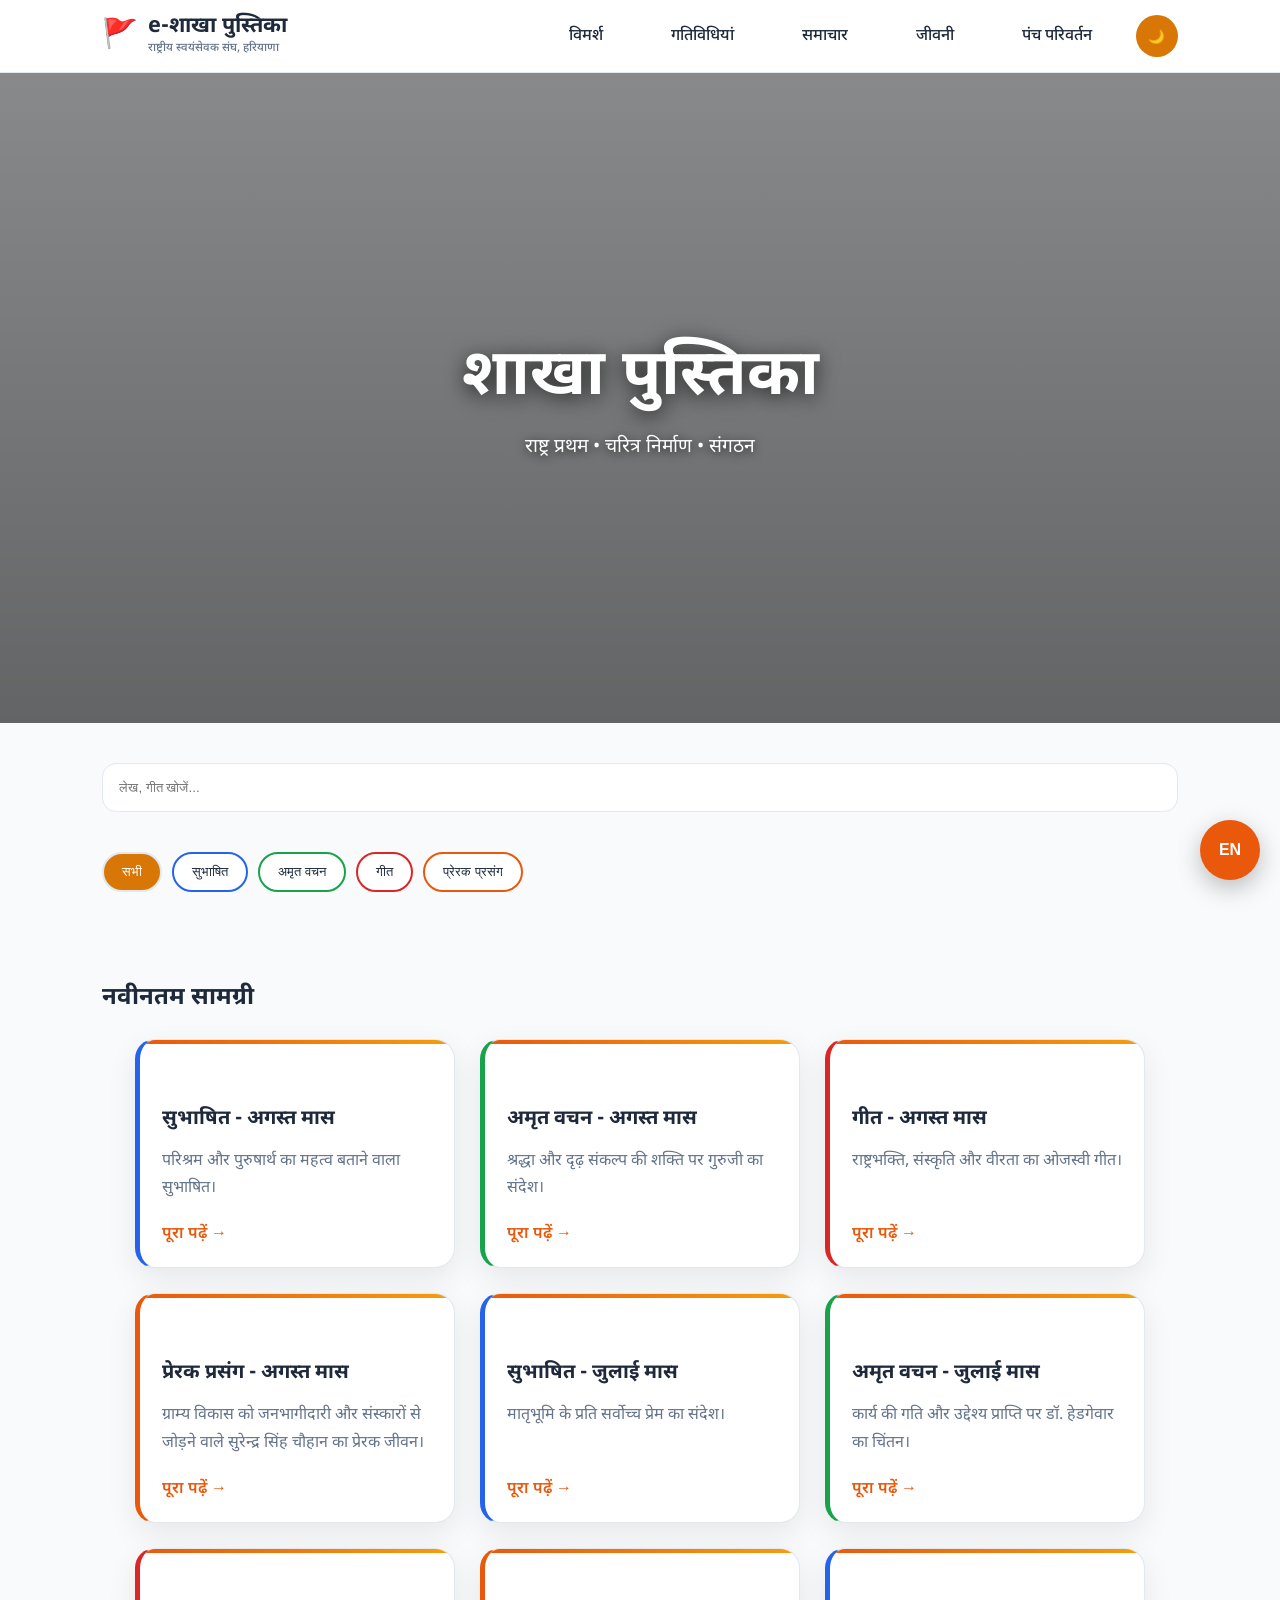
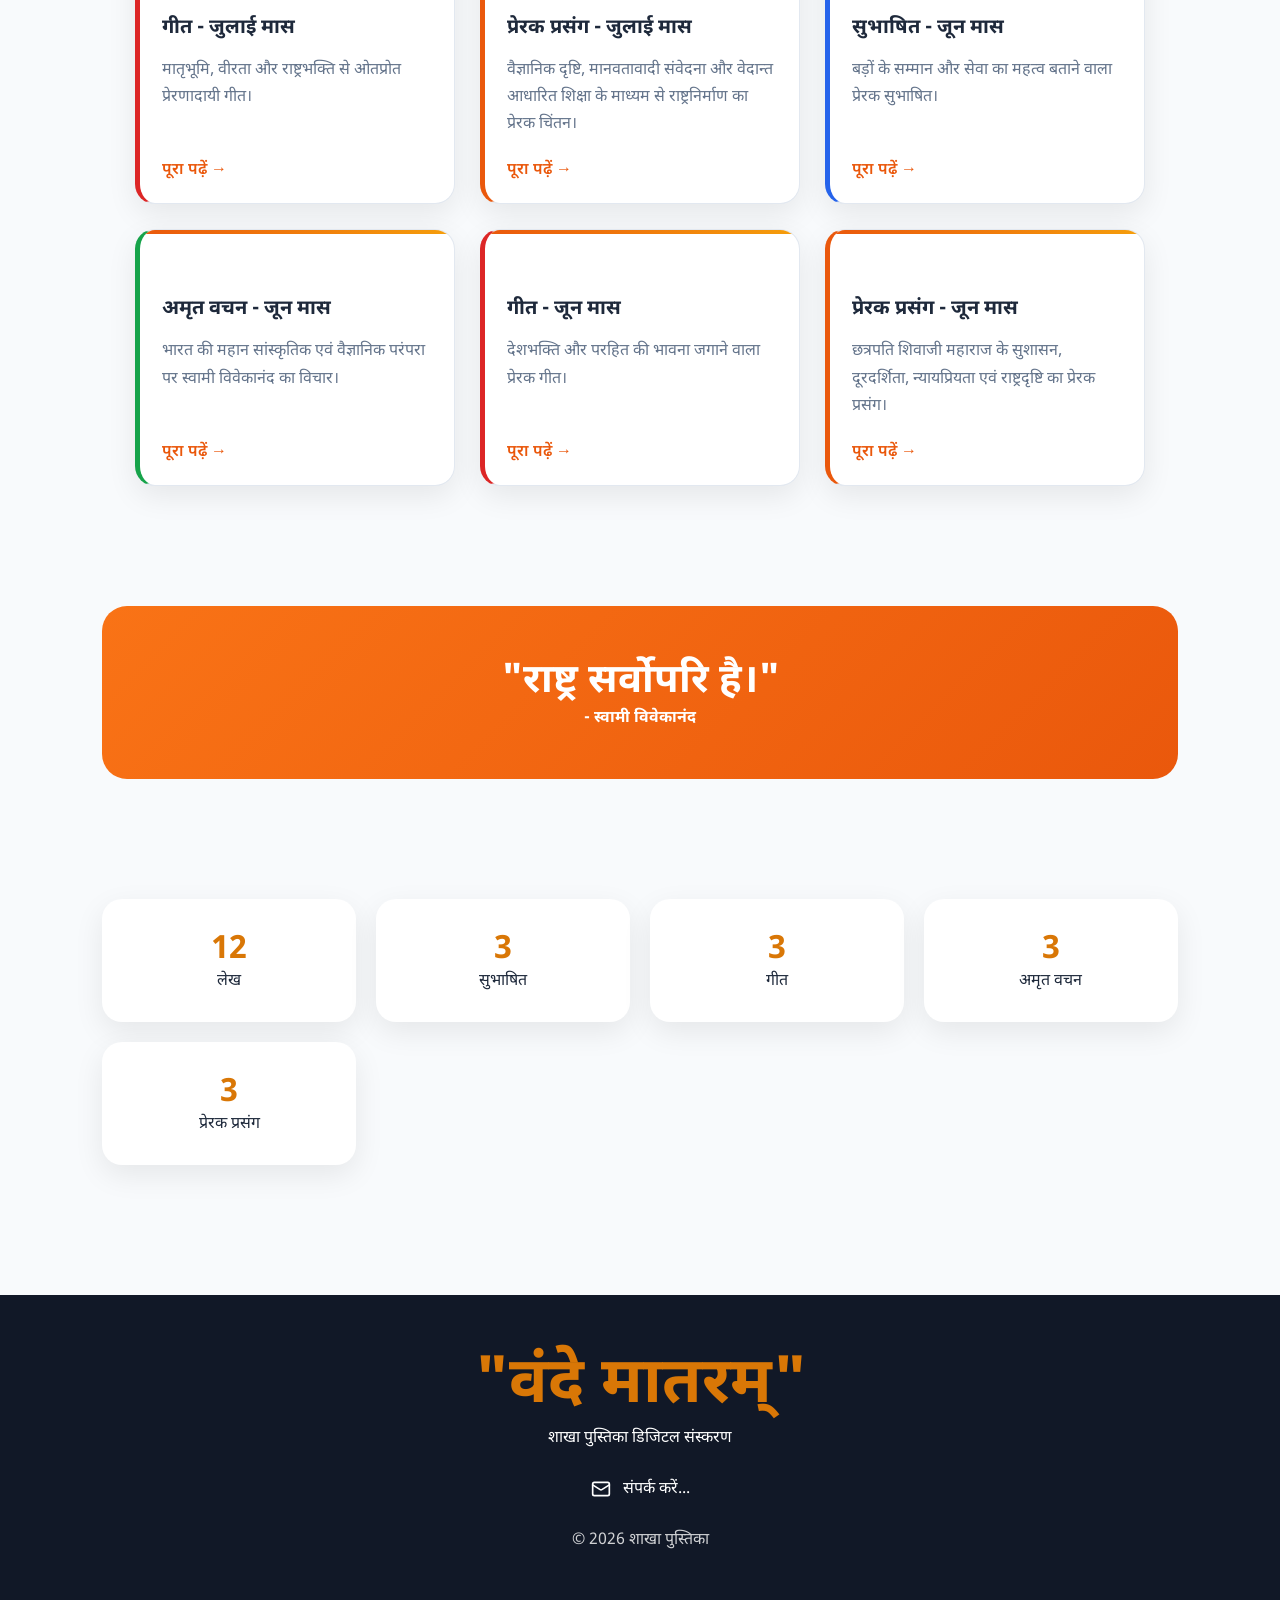
==== index.html @ 8f788034 "Update index.html" ====
<!DOCTYPE html>
<html lang="hi">
<head>
<meta charset="UTF-8">
<meta name="viewport" content="width=device-width, initial-scale=1.0">
<link rel="manifest" href="manifest.json">
<meta name="theme-color" content="#ea580c">
<title>शाखा पुस्तिका</title>

<link rel="icon" type="image/png" href="images/logo.png">
<link rel="apple-touch-icon" href="images/logo.png">

<link rel="preconnect" href="https://fonts.googleapis.com">
<link href="https://fonts.googleapis.com/css2?family=Noto+Sans+Devanagari:wght@300;400;500;600;700&display=swap" rel="stylesheet">

<link rel="stylesheet" href="styles.css">

</head>

<body  class="home-page">

<!-- NAVBAR -->
<header class="navbar">

    <!-- Mobile Menu Button -->
    <button id="menuBtn" class="menu-btn">
        ☰
    </button>
<div class="logo">
    <span class="logo-emoji">🚩</span>

    <div class="logo-text">
        <div class="logo-main" data-key="logo">
            e-शाखा पुस्तिका
        </div>

        <div class="logo-sub" data-key="rss">
            राष्ट्रीय स्वयंसेवक संघ, हरियाणा
        </div>
    </div>
</div>

<div class="nav-right">
    <nav class="nav-links" id="navLinks">

        <a href="index.html" class="nav-home" data-key="home">
            मुख्य पृष्ठ
        </a>
        <a href="vimarsh.html" data-key="discourse">
            विमर्श
        </a>

        <a href="activities.html" data-key="activities">
            गतिविधियां
        </a>

        <a href="current-affairs.html" data-key="news">
            समाचार
        </a>

        <a href="jiwani.html" data-key="biography">
            जीवनी
        </a>

        <a href="panch-parivartan.html" data-key="panch">
            पंच परिवर्तन
        </a>
    </nav>
    <button id="themeBtn">🌙</button>
</div>

</header>

<!-- HERO -->

<section class="hero">

    <video
        class="hero-video"
        autoplay
        muted
        loop
        playsinline
        preload="metadata">

        <source
            src="videos/flag.mp4"
            type="video/mp4">

    </video>

    <div class="hero-overlay"></div>

    <div class="hero-content">

        <h1 data-key="front">शाखा पुस्तिका</h1>

        <p data-key="front1">
            राष्ट्र प्रथम • चरित्र निर्माण • संगठन
        </p>

    </div>

</section>


<!-- SEARCH -->

<section class="search-section">

    <input
        type="text"
        id="searchInput"
        placeholder="लेख, गीत खोजें..."
    >

</section>


<!-- CATEGORY CHIPS -->

<section class="categories">

    <button class="chip active" data-category="सभी">सभी</button>
    
    <button class="chip" data-category="सुभाषित" data-key="subhasit">
        सुभाषित
    </button>
    
    <button class="chip" data-category="अमृत वचन" data-key="amrit">
        अमृत वचन
    </button>
    
    <button class="chip" data-category="गीत" data-key="geet">
        गीत
    </button>
    
    <button class="chip" data-category="प्रेरक प्रसंग" data-key="story">
        प्रेरक प्रसंग
    </button>

</section>


<!-- LATEST CONTENT -->

<section class="section">

    <div class="section-title">

        <h2 data-key="lcontent">नवीनतम सामग्री</h2>

    </div>

    <div id="latestContainer" class="card-grid">

    </div>

</section>



<!-- QUOTE OF THE DAY -->

<section class="quote-section">

    <div class="quote-card">

        <h2 id="dailyQuote">

            उठो, जागो और लक्ष्य प्राप्ति तक मत रुको।

        </h2>

        <h4>
            - स्वामी विवेकानंद
        </h4>

    </div>

</section>

<!-- STATS -->

<section class="stats">

    <div class="stat">

        <h3 id="totalArticles">
            0
        </h3>

        <p data-key="content">लेख</p>

    </div>

    <div class="stat">

        <h3 id="totalSubhashit">
            0
        </h3>

        <p data-key="subhasit">सुभाषित</p>

    </div>

    <div class="stat">

        <h3 id="totalSongs">
            0
        </h3>

        <p data-key="geet">गीत</p>

    </div>

    <div class="stat">

        <h3 id="totalQuotes">
            0
        </h3>

        <p data-key="amrit">अमृत वचन</p>

    </div>

    <div class="stat">

        <h3 id="totalPrasang">
            0
        </h3>

        <p data-key="story">प्रेरक प्रसंग</p>

    </div>

</section>


<!-- FOOTER -->

<footer>

    <div class="footer-top">


        <div class="vande">
    
            <h1>
                "वंदे मातरम्"
            </h1>
    
        </div>

        <p data-key="name">
            शाखा पुस्तिका डिजिटल संस्करण
        </p>

    </div>

    <div class="footer-links">
        <a href="mailto:mumax7336@gmail.com" class="contact-link" data-key="contact">
          <svg xmlns="http://www.w3.org/2000/svg" width="20" height="20" viewBox="0 0 24 24" fill="none" stroke="currentColor" stroke-width="2" stroke-linecap="round" stroke-linejoin="round" style="vertical-align: middle; margin-right: 8px;">
            <rect width="20" height="16" x="2" y="4" rx="2"/>
            <path d="m22 7-8.97 5.7a1.94 1.94 0 0 1-2.06 0L2 7"/>
          </svg>
            संपर्क करें...
        </a>
    </div>

    <div class="copyright">
        © 2026 शाखा पुस्तिका
    </div>

</footer>


<!-- ARTICLE MODAL -->

<div id="articleModal" class="modal">

    <div class="modal-content">

        <span id="closeModal">
            ×
        </span>

        <h2 id="modalTitle">

        </h2>

        <div id="modalBody">

        </div>

    </div>

</div>

<div id="google_translate_element" style="display:none;"></div>

<script>
function googleTranslateElementInit() {

    new google.translate.TranslateElement({

        pageLanguage: 'hi',

        includedLanguages: 'hi,en',

        autoDisplay: false

    }, 'google_translate_element');

}
</script>
<button id="floatingLangBtn" class="floating-lang-btn">
    EN
</button>
<script src="script.js"></script>
<script src="https://translate.google.com/translate_a/element.js?cb=googleTranslateElementInit"></script>
</body>
</html>
---- styles.css ----
*{
    margin:0;
    padding:0;
    box-sizing:border-box;
}

:root{

    --primary:#d97706;
    --primary-dark:#b45309;

    --bg:#f8fafc;
    --card:#ffffff;

    --text:#1e293b;
    --muted:#64748b;

    --border:#e2e8f0;

    --shadow:
    0 10px 30px rgba(0,0,0,.08);

}

body.dark{

    --bg:#0f172a;
    --card:#1e293b;
    --text:#f1f5f9;
    --muted:#94a3b8;
    --border:#334155;

}

body{

    background:var(--bg);
    color:var(--text);

    font-family:
    "Noto Sans Devanagari",
    sans-serif;

    transition:.3s;
}



/* NAVBAR */
/* Hide "मुख्य पृष्ठ" only on index */

body.home-page .nav-home{
    display:none;
}


.navbar{

    position:sticky;
    top:0;

    z-index:1000;

    background:var(--card);

    display:flex;
    justify-content:space-between;
    align-items:center;

    padding:15px 8%;

    border-bottom:
    1px solid var(--border);

    backdrop-filter:blur(10px);

}

.logo{
    display:flex;
    align-items:center;
    gap:10px;
}

.logo-emoji{
    font-size:1.8rem;
    line-height:1;
    flex-shrink:0;
}

.logo-text{
    display:flex;
    flex-direction:column;
    justify-content:center;
}

.logo-main{
    font-size:1.35rem;
    font-weight:700;
    color:var(--text);
    line-height:1.1;
}

.logo-sub{
    font-size:0.72rem;
    font-weight:500;
    color:var(--muted);
    line-height:1.2;
    margin-top:2px;
}

.nav-links{
    display:flex;
    align-items:center;
    gap:40px;
}
.menu-btn{

    display:none;

    border:none;
    background:none;

    font-size:1.8rem;

    cursor:pointer;

    color:var(--text);

}

.nav-links a{

    text-decoration:none;
    color:var(--text);

    font-weight:500;

    padding:10px 14px;

    border-radius:10px;

    transition:.25s;

}

.nav-links a:hover{

    background:var(--bg);

}

.nav-links a.active{

    background:var(--primary);

    color:white;

}
.nav-actions{
    display:flex;
    align-items:center;
    gap:10px;
}
.nav-right{
    display:flex;
    align-items:center;
    gap:30px;
}
.langBtn{

    border: none;

    background: var(--primary);

    color: white;

    height: 42px;

    padding: 0 10px;

    border-radius: 999px;

    cursor: pointer;

    font-size: 0.60rem;   /* smaller text */

    font-weight: 600;

    display: flex;
    align-items: center;
    justify-content: center;

}
.goog-te-banner-frame.skiptranslate {
    display: none !important;
}

body {
    top: 0 !important;
}

.skiptranslate {
    display: none !important;
}

.goog-logo-link,
.goog-te-gadget span {
    display: none !important;
}

.goog-te-gadget {
    font-size: 0 !important;
}
#themeBtn{

    border:none;

    background:var(--primary);

    color:white;

    width:42px;
    height:42px;

    border-radius:50%;

    cursor:pointer;

}
/* NAV LEFT */

.nav-left{

    display:flex;

    align-items:center;

    gap:14px;

}
.article-content {

    line-height: 2;

    font-size: 1.05rem;

}

.content-line{
    margin:0;
    word-wrap:break-word;
    overflow-wrap:break-word;
    word-break:normal;
}



.content-space {

    height: 16px;

}
.bhaavarth-title{
    text-align:left !important;
    font-weight:700;
    margin-top:20px;
    color:var(--primary);
    width:100%;
}
.left-content{
    text-align:left !important;
}

.left-content a{
    word-break:break-all;
}
/* MOBILE BACK BUTTON */

.mobile-back-btn{

    display:none;

    text-decoration:none;

    color:var(--text);

    font-size:1.6rem;

    font-weight:700;

    line-height:1;

}
.modal-content{

    width:min(800px,92%);
    max-height:85vh;

    overflow-y:auto;

    margin:40px auto;

    padding:30px;

    border-radius:24px;

    position:relative;
}

.modal-category{

    display:inline-block;

    margin-bottom:20px;

    padding:6px 14px;

    border-radius:999px;

    background:rgba(234,88,12,.12);

    color:#ea580c;

    font-weight:600;

    font-size:.9rem;
}
.center-content{
    text-align:center;
}

.center-content .content-line{
    text-align:center;
}
#closeModal{

    position: absolute;

    top: 18px;
    right: 20px;

    font-size: 2rem;

    color: var(--text);

    cursor: pointer;

    line-height: 1;
}


/* MOBILE */

@media(max-width:768px){
    /* Hide desktop navigation */

    .nav-links{

        display:none;

    }

    /* Show back button */

    .mobile-back-btn{

        display:block;

    }

    /* Slightly smaller navbar */

    .navbar{

        padding:15px 20px;

    }

    .logo-emoji{
        font-size:1.5rem;
    }

    .logo-main{
        font-size:1.1rem;
    }

    .logo-sub{
        font-size:0.6rem;
    }
    .bio-page{
        padding:15px;
    }

    .bio-image{
        width:100%;
        max-width:100%;
        height:auto;
        min-height:unset;
    }

}


/* HERO */

.hero{

    position:relative;

    height:650px;

    overflow:hidden;

    display:flex;

    align-items:center;

    justify-content:center;

}


.hero-video{

    position:absolute;

    top:0;
    left:0;

    width:100%;
    height:100%;

    object-fit:cover;
     filter:
        brightness(1.1)
        saturate(1.1);

    z-index:0;

}

.hero-overlay{

    position:absolute;

    inset:0;

    background:
    linear-gradient(
        rgba(0,0,0,.45),
        rgba(0,0,0,.60)
    );

    z-index:1;

}

.hero-content{

    position:relative;

    z-index:2;

    text-align:center;

    color:white;

    width:90%;

}

.hero-content h1{

    font-size:4rem;

    margin-bottom:15px;

    text-shadow:
    0 4px 20px rgba(0,0,0,.7);

}

.hero-content p{

    font-size:1.2rem;

    text-shadow:
    0 2px 10px rgba(0,0,0,.7);

}
.primary-btn{

    background:var(--primary);

    color:white;

    border:none;

    padding:
    14px 30px;

    border-radius:12px;

    font-size:1rem;

    cursor:pointer;

}

.primary-btn:hover{

    background:
    var(--primary-dark);

}



/* SEARCH */

.search-section{

    padding:40px 8%;

}

#searchInput{

    width:100%;

    padding:16px;

    border-radius:14px;

    border:
    1px solid var(--border);

    background:var(--card);

    color:var(--text);

}



/* CATEGORIES */

.categories{

    display:flex;

    gap:10px;

    flex-wrap:wrap;

    padding:0 8% 40px;

}

.chip{
    border:2px solid var(--border);
    background:var(--card);
    color:var(--text);

    padding:10px 18px;
    border-radius:999px;

    cursor:pointer;

    transition:.25s;
}

/* सभी */
.chip[data-category="सभी"]{
    border-color:var(--border);
}

/* सुभाषित */
.chip[data-category="सुभाषित"]{
    border-color:#2563eb;
}

/* अमृत वचन */
.chip[data-category="अमृत वचन"]{
    border-color:#16a34a;
}

/* गीत */
.chip[data-category="गीत"]{
    border-color:#dc2626;
}

/* प्रेरक प्रसंग */
.chip[data-category="प्रेरक प्रसंग"]{
    border-color:#ea580c;
}

/* Active state */
.chip.active{
    color:white;
}

/* Active colors */
.chip[data-category="सुभाषित"].active{
    background:#2563eb;
    border-color:#2563eb;
}

.chip[data-category="अमृत वचन"].active{
    background:#16a34a;
    border-color:#16a34a;
}

.chip[data-category="गीत"].active{
    background:#dc2626;
    border-color:#dc2626;
}

.chip[data-category="प्रेरक प्रसंग"].active{
    background:#ea580c;
    border-color:#ea580c;
}

.chip.active{

    background:
    var(--primary);

    color:white;

}



/* SECTIONS */

.section{

    padding:50px 8%;

}

.section-title{

    display:flex;
    justify-content:space-between;
    align-items:center;

    margin-bottom:25px;

}

.section-title a{

    text-decoration:none;

    color:var(--primary);

}



/* GRID */

.card-grid{

    display:grid;

    grid-template-columns:
    repeat(auto-fit,minmax(260px,320px));

    justify-content:center;

    gap:25px;

}

.featured-grid{

    display:grid;

    grid-template-columns:
    repeat(auto-fit,minmax(260px,320px));

    justify-content:center;

    gap:25px;

}



/* CARD */
.modern-card{

    background:var(--card);
    border-radius:20px;

    padding:22px;

    border:1px solid var(--border);

    transition:.25s ease;

    cursor:pointer;

    display:flex;
    flex-direction:column;

    gap:14px;

    position:relative;

    overflow:hidden;
}

.modern-card:hover{

    transform:translateY(-5px);

    box-shadow:
    0 15px 35px rgba(0,0,0,.12);

}

.card-category{

    color:#fff;

    padding:6px 12px;

    border-radius:999px;

    font-size:.82rem;

    font-weight:600;

    display:inline-block;
}

.card-title{

    font-size:1.25rem;

    font-weight:700;

    line-height:1.45;

    margin:0;
}

.card-desc{

    color:var(--muted);

    line-height:1.7;

    margin:0;

    flex:1;
}
.modern-card::before{

    content:"";

    position:absolute;

    top:0;
    left:0;

    width:100%;
    height:4px;

    background:linear-gradient(
        90deg,
        #ea580c,
        #f59e0b
    );
}
.card-footer{

    color:#ea580c;

    font-weight:600;

    margin-top:8px;
}
.modern-card.subhashit{
    border-left:5px solid #2563eb;
}

.modern-card.amrit{
    border-left:5px solid #16a34a;
}

.modern-card.geet{
    border-left:5px solid #dc2626;
}

.modern-card.prasang{
    border-left:5px solid #ea580c;
}
.card{
    cursor:pointer;

    background:var(--card);

    border-radius:20px;

    overflow:hidden;

    box-shadow:var(--shadow);

    transition:.3s;

}
.card img{
    width:100%;
    height:280px;
    object-fit:cover;
    object-position:center top;
    display:block;
}
.card:hover{

    transform:
    translateY(-5px);

}


.card-body{

    padding:20px;

}

.card-body h3{

    margin-bottom:10px;

}

.card-body p{

    color:var(--muted);

    line-height:1.7;

}



/* QUOTE */

.quote-section{

    padding:70px 8%;

}

.quote-card{

    background:
    linear-gradient(
        135deg,
        #f97316,
        #ea580c
    );

    color:white;

    padding:50px;

    border-radius:25px;

    text-align:center;

}

.quote-mark{

    font-size:5rem;

}

.quote-card p{

    font-size:1.3rem;

    line-height:1.8;

}



/* STATS */

.stats{

    display:grid;

    grid-template-columns:
    repeat(auto-fit,minmax(200px,1fr));

    gap:20px;

    padding:50px 8%;

}

.stat{

    background:var(--card);

    text-align:center;

    padding:30px;

    border-radius:20px;

    box-shadow:var(--shadow);

}

.stat h3{

    font-size:2rem;

    color:var(--primary);

}



/* FOOTER */

footer{

    margin-top:80px;

    background:#111827;

    color:white;

    padding:50px 8%;

}

.footer-top{

    text-align:center;

}

.footer-top h2{

    margin-bottom:10px;

}

.footer-links{

    display:flex;

    justify-content:center;

    gap:20px;

    margin-top:30px;

}

.footer-links a{

    color:white;

    text-decoration:none;

}

.copyright{

    text-align:center;

    margin-top:30px;

    opacity:.8;

}



/* MODAL */

.modal{

    display:none;

    position:fixed;

    inset:0;

    background:
    rgba(0,0,0,.7);

    z-index:5000;

}

.modal-content{

    background:var(--card);

    color:var(--text);

    width:min(900px,90%);

    margin:60px auto;

    padding:30px;

    border-radius:20px;

    max-height:80vh;

    overflow:auto;

}

#closeModal{

    float:right;

    font-size:2rem;

    cursor:pointer;

}

#dailyQuote::before {
    content: '"';
}

#dailyQuote::after {
    content: '"';
}

#dailyQuote {
    font-size: 2.5rem;
    text-align: center;
}

/* graphy Page */

.bio-image{
    display:block;
    width:100%;
    max-width:450px;
    height:auto;

    margin:0 auto 30px;

    border-radius:20px;
}

.bio-card{

    max-width:900px;

    margin:auto;
}

/* Biography List */

.bio-list{

    list-style:none;

    padding:0;
    margin:20px 0;

}

.bio-list li{

    position:relative;

    padding-left:28px;

    margin-bottom:14px;

    line-height:1.8;

}

.bio-list li::before{

    content:"•";

    position:absolute;

    left:0;

    top:0;

    color:var(--primary);

    font-size:1.4rem;

    font-weight:700;

}

/* Biography Navbar */
/* .bio-card{
    background: var(--card);
    border-radius: 20px;
    overflow: hidden;
    box-shadow: var(--shadow);
    transition: .3s;
    cursor: pointer;
    
    display:block;
    max-width:450px;
    max-height:700px;
    width:auto;
    height:auto;
    margin:0 auto 30px;
} */

/* .bio-card:hover{
    transform: translateY(-5px);
} */

.bio-card-image{
    aspect-ratio: 4/5;
    overflow:hidden;
}

.bio-card-image img{
    width:100%;
    height:100%;
    object-fit:cover;
    object-position:center top;
}

.bio-page{
    max-width:1000px;
    margin:auto;

    background:var(--card);

    border-radius:24px;

    padding:40px;

    box-shadow:var(--shadow);
}

.bio-content{
    width:100%;
}
.nav-left{

    display:flex;

    align-items:center;

    gap:15px;

}

.back-btn{

    width:42px;
    height:42px;

    display:flex;

    align-items:center;
    justify-content:center;

    text-decoration:none;

    color:var(--text);

    background:var(--bg);

    border:1px solid var(--border);

    border-radius:50%;

    font-size:1.4rem;

    transition:.3s;

}

/* Hide back button on desktop */
.back-btn{
    display:none;
}

.article-back{

    display:none;

}
.vande h1{
    font-size:4rem;
    color:var(--primary);
}
.floating-lang-btn{

    position:fixed;

    right:20px;
    bottom:20px;

    width:60px;
    height:60px;

    border:none;
    border-radius:50%;

    background:#ea580c;

    color:white;

    font-weight:700;
    font-size:1rem;

    cursor:pointer;

    z-index:9999;

    box-shadow:0 8px 25px rgba(0,0,0,.25);

}

/* MOBILE */

@media(max-width:768px){

    .article-back{

        display:block;

        text-decoration:none;

        color:inherit;

        font-size:1.4rem;

    }

    .hero{

    height:420px;

}

.flag-bg{

    background-size:140%;

    opacity:.14;

}

.hero-content h1{

    font-size:2.8rem;

}


    .back-btn{
        display:flex;

        align-items:center;
        justify-content:center;

        text-decoration:none;

        color:var(--text);

        font-size:1.4rem;

        margin-right:12px;
    }

    .navbar{

        position:relative;

    }

    .menu-btn{

        display:block;

    }

    .nav-links{

        display:none;

        position:absolute;

        top:100%;
        left:0;
        right:0;

        flex-direction:column;

        gap:0;

        background:var(--card);

        border-top:1px solid var(--border);

        box-shadow:var(--shadow);

    }

    .nav-links.show{

        display:flex;

    }

    .nav-links a{

        padding:16px 20px;

        border-bottom:
        1px solid var(--border);

    }

    .hero{

        height:380px;

    }

    .hero-content h1{

        font-size:2.5rem;

    }

    .hero-content p{

        font-size:1rem;

    }

    .quote-card{

        padding:25px;

    }
    .nav-actions{
        gap: 8px;
    }
    .vande h1{
        font-size:2.8rem;
    }


}
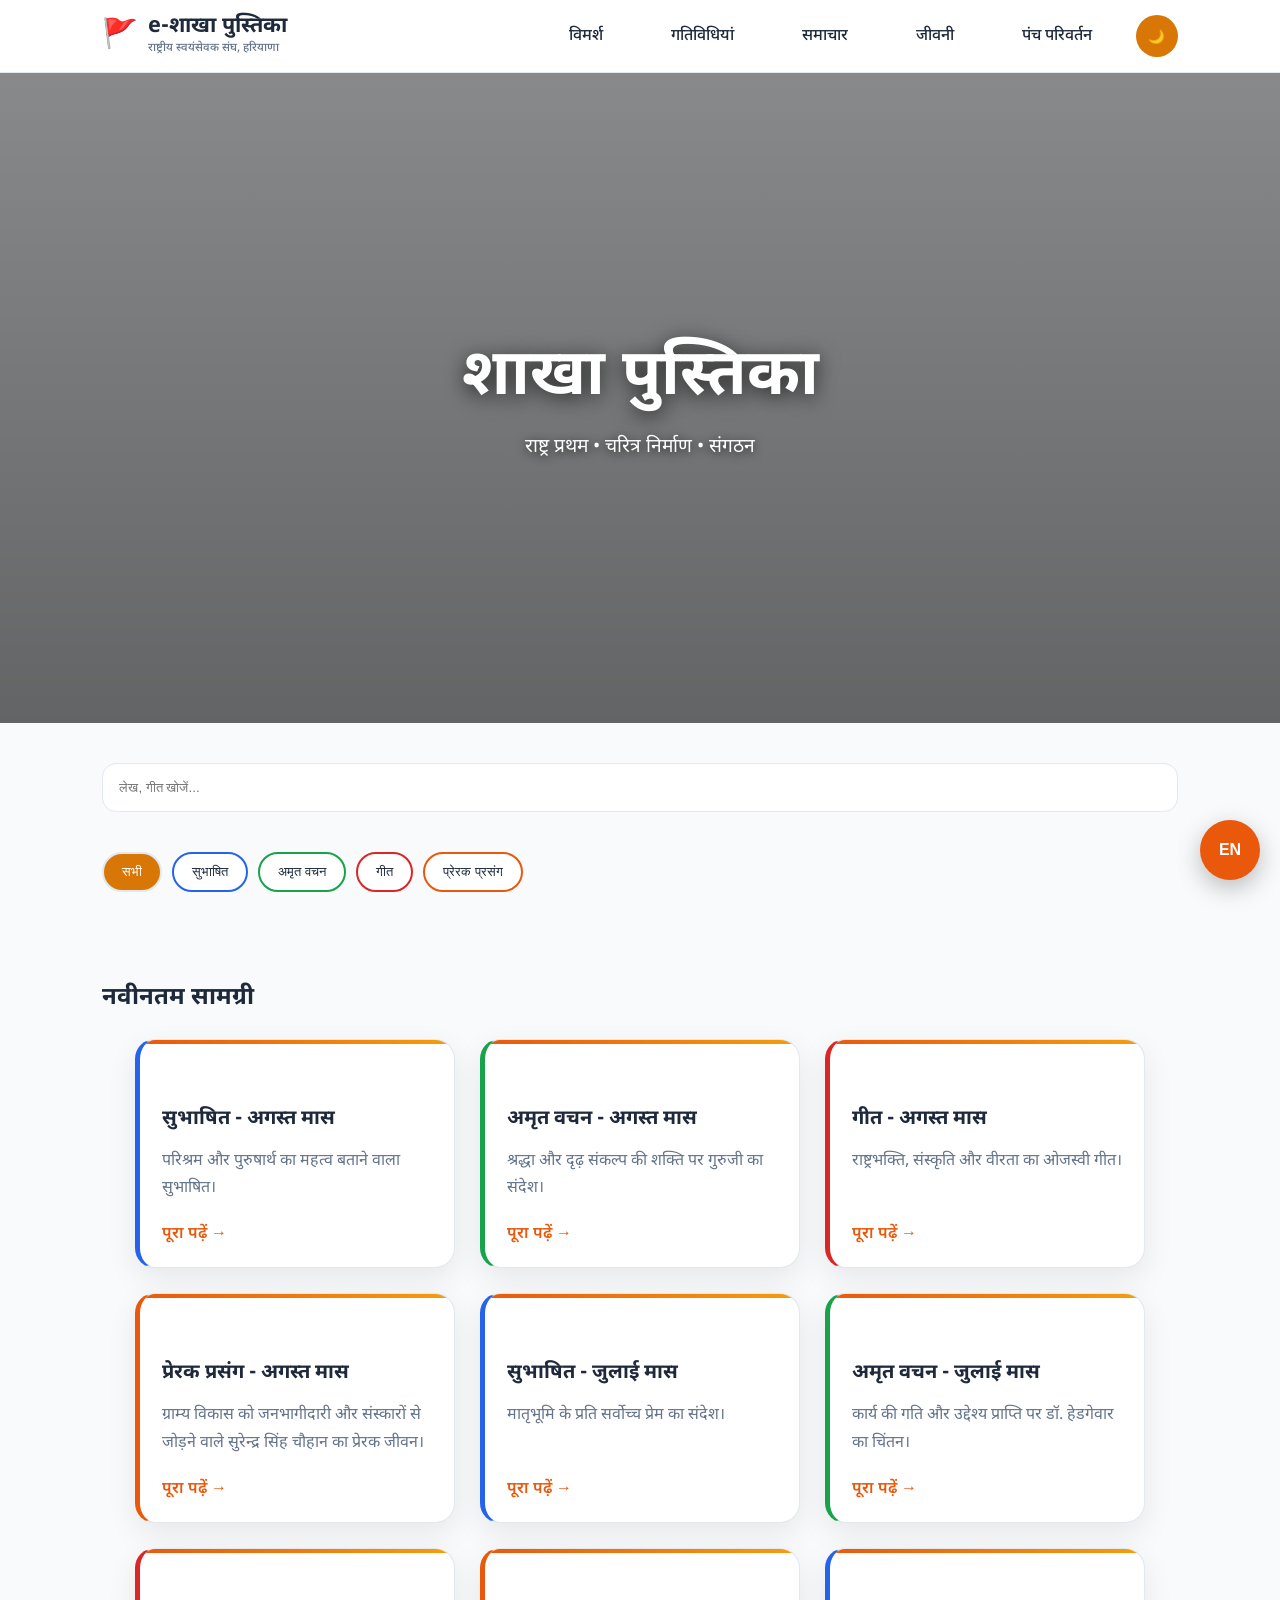
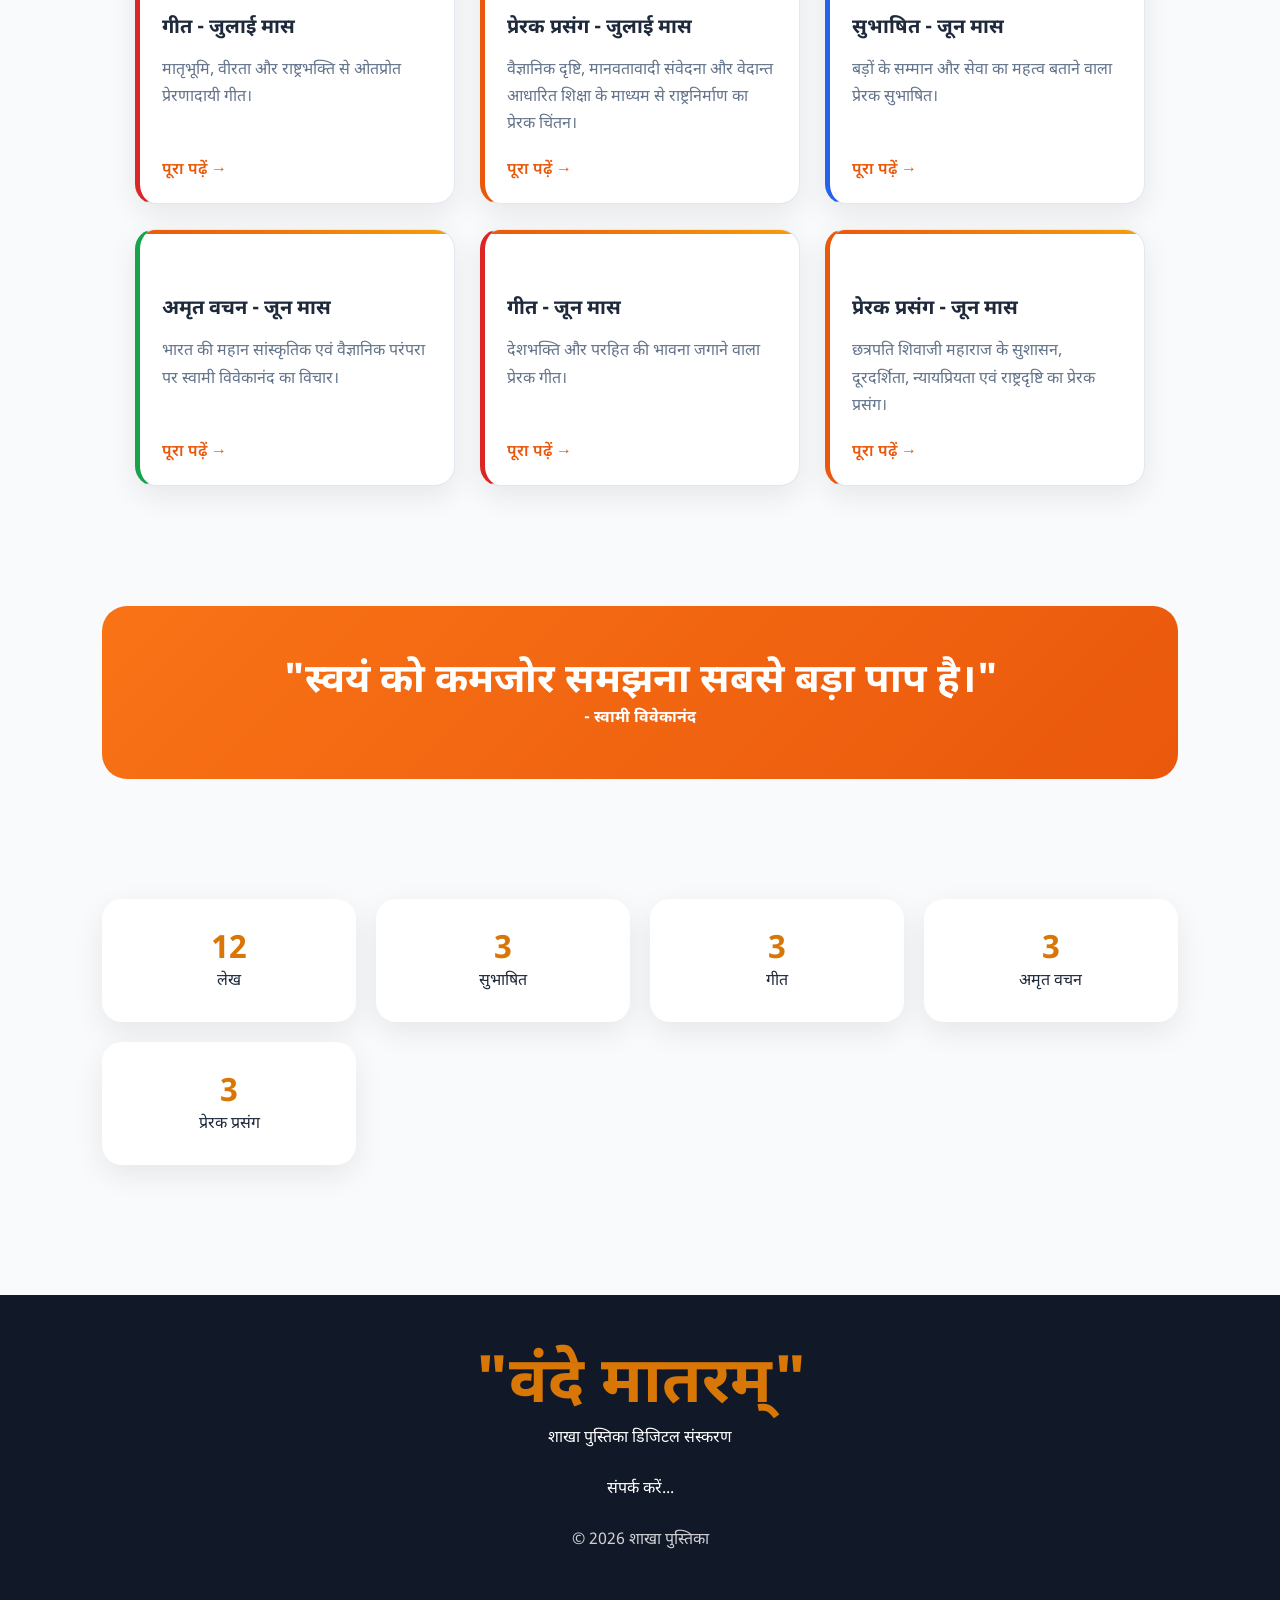
==== commit 9caaef63: "Update index.html" ====
--- a/index.html
+++ b/index.html
@@ -318,6 +318,5 @@
     EN
 </button>
 <script src="script.js"></script>
-<script src="https://translate.google.com/translate_a/element.js?cb=googleTranslateElementInit"></script>
 </body>
 </html>
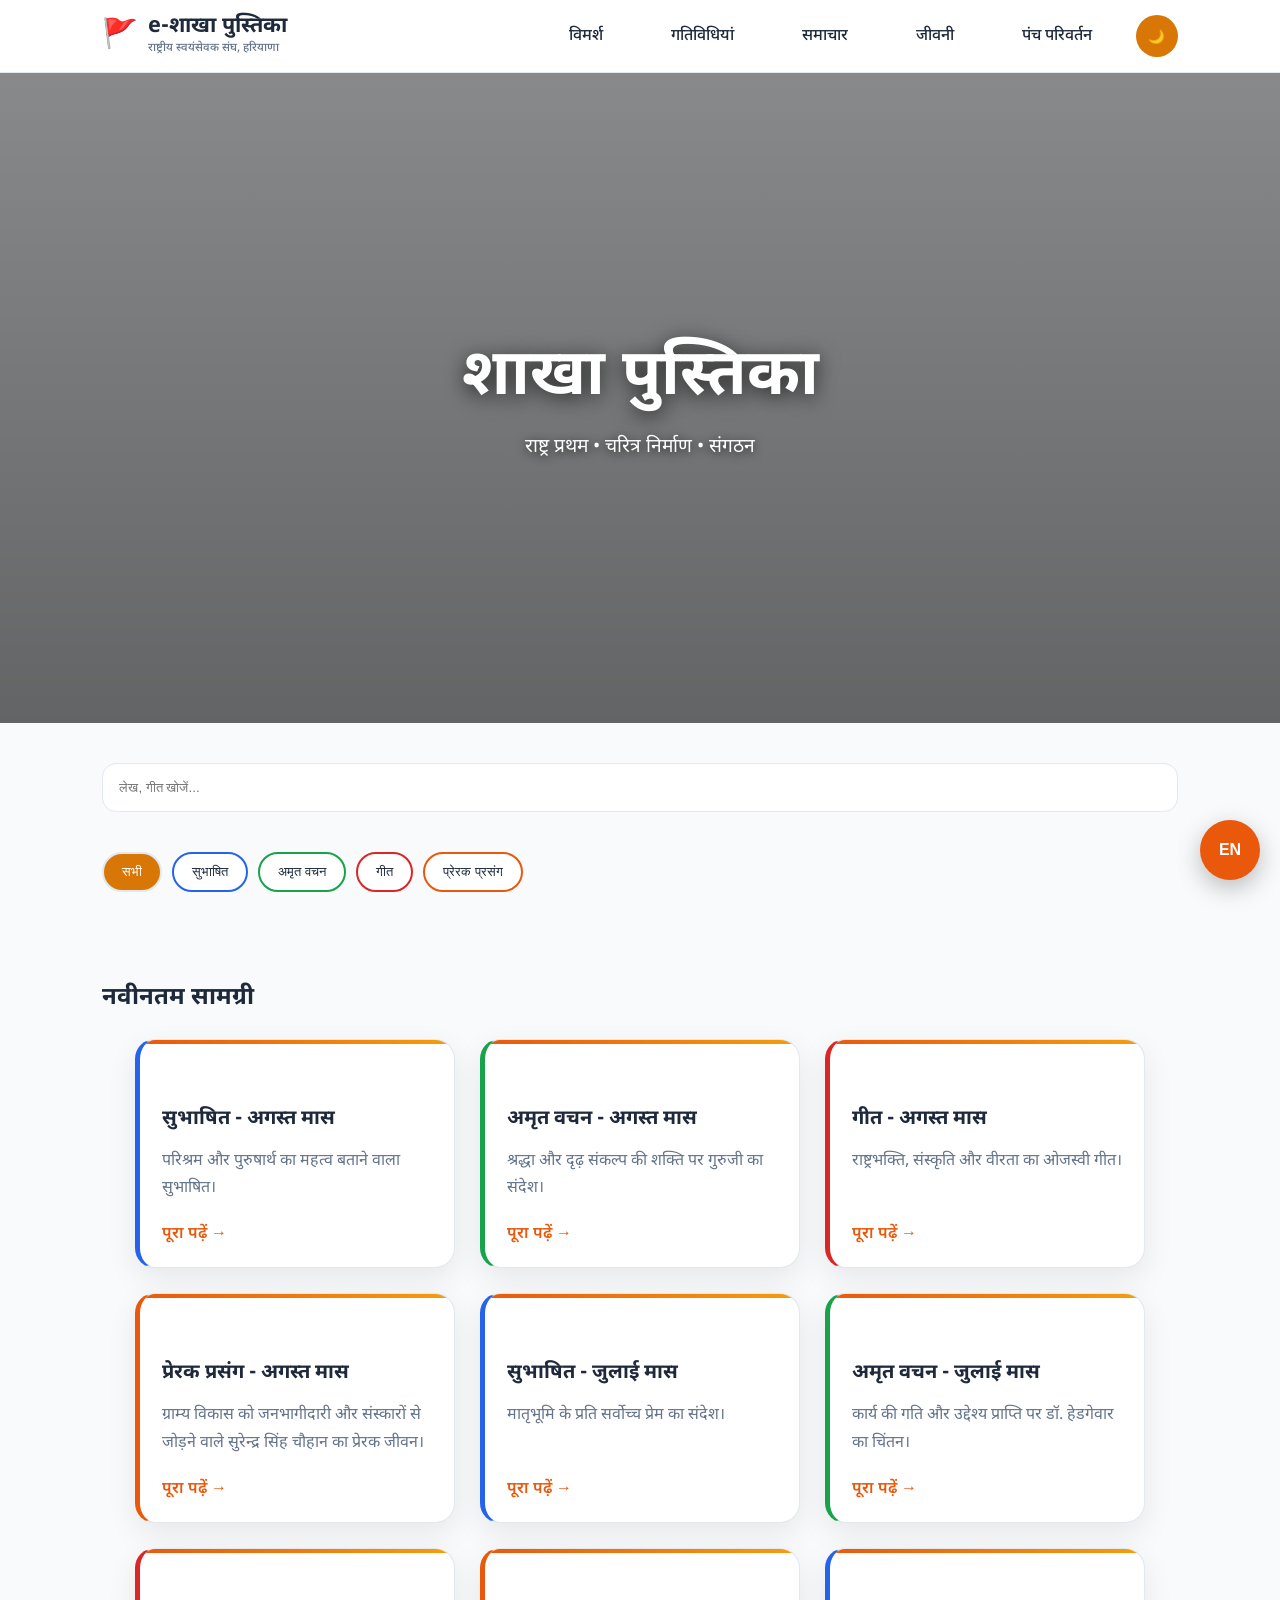
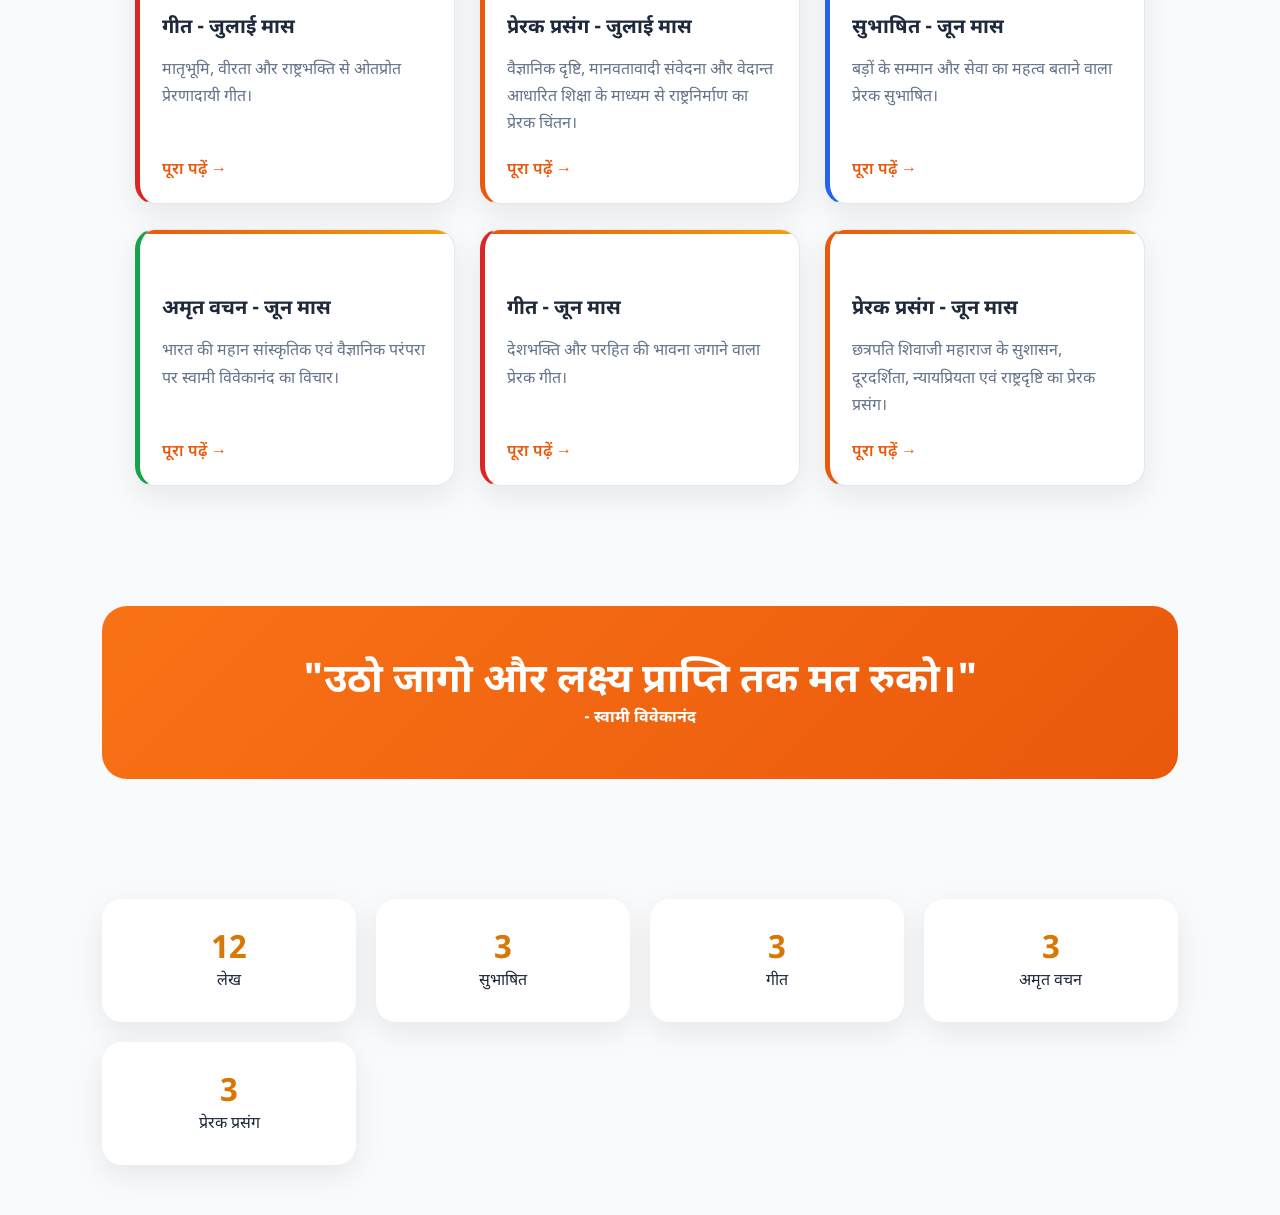
==== commit ad3c6f9d: "Update index.html" ====
--- a/index.html
+++ b/index.html
@@ -239,40 +239,21 @@
 
 <!-- FOOTER -->
 
-<footer>
-
-    <div class="footer-top">
-
-
-        <div class="vande">
-    
-            <h1>
-                "वंदे मातरम्"
-            </h1>
-    
-        </div>
-
-        <p data-key="name">
-            शाखा पुस्तिका डिजिटल संस्करण
-        </p>
-
-    </div>
-
-    <div class="footer-links">
-        <a href="mailto:mumax7336@gmail.com" class="contact-link" data-key="contact">
-          <svg xmlns="http://www.w3.org/2000/svg" width="20" height="20" viewBox="0 0 24 24" fill="none" stroke="currentColor" stroke-width="2" stroke-linecap="round" stroke-linejoin="round" style="vertical-align: middle; margin-right: 8px;">
-            <rect width="20" height="16" x="2" y="4" rx="2"/>
-            <path d="m22 7-8.97 5.7a1.94 1.94 0 0 1-2.06 0L2 7"/>
-          </svg>
-            संपर्क करें...
-        </a>
-    </div>
-
-    <div class="copyright">
-        © 2026 शाखा पुस्तिका
-    </div>
-
-</footer>
+<script>
+fetch("footer.html")
+.then(res => res.text())
+.then(data => {
+
+    document.getElementById(
+        "footer-container"
+    ).innerHTML = data;
+
+    if(typeof updateLanguage === "function"){
+        updateLanguage();
+    }
+
+});
+</script>
 
 
 <!-- ARTICLE MODAL -->
@@ -297,23 +278,6 @@
 
 </div>
 
-<div id="google_translate_element" style="display:none;"></div>
-
-<script>
-function googleTranslateElementInit() {
-
-    new google.translate.TranslateElement({
-
-        pageLanguage: 'hi',
-
-        includedLanguages: 'hi,en',
-
-        autoDisplay: false
-
-    }, 'google_translate_element');
-
-}
-</script>
 <button id="floatingLangBtn" class="floating-lang-btn">
     EN
 </button>
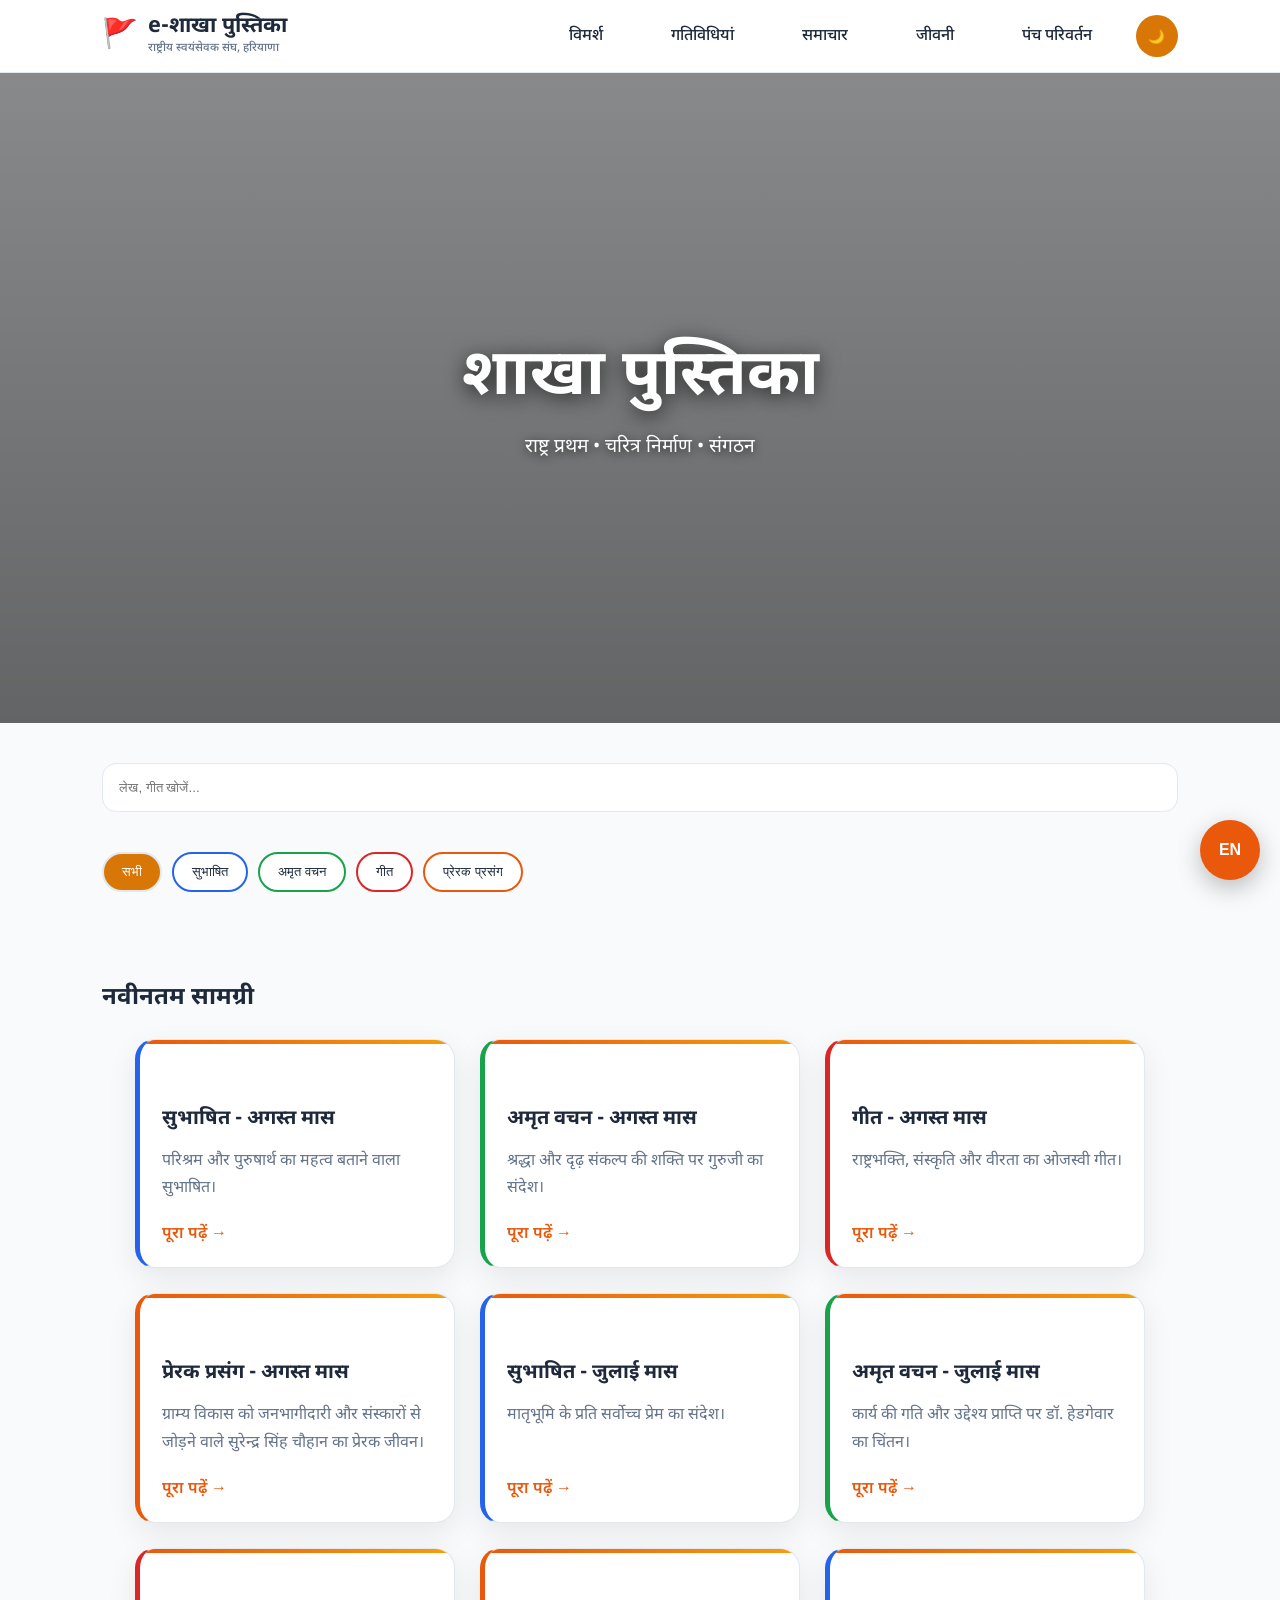
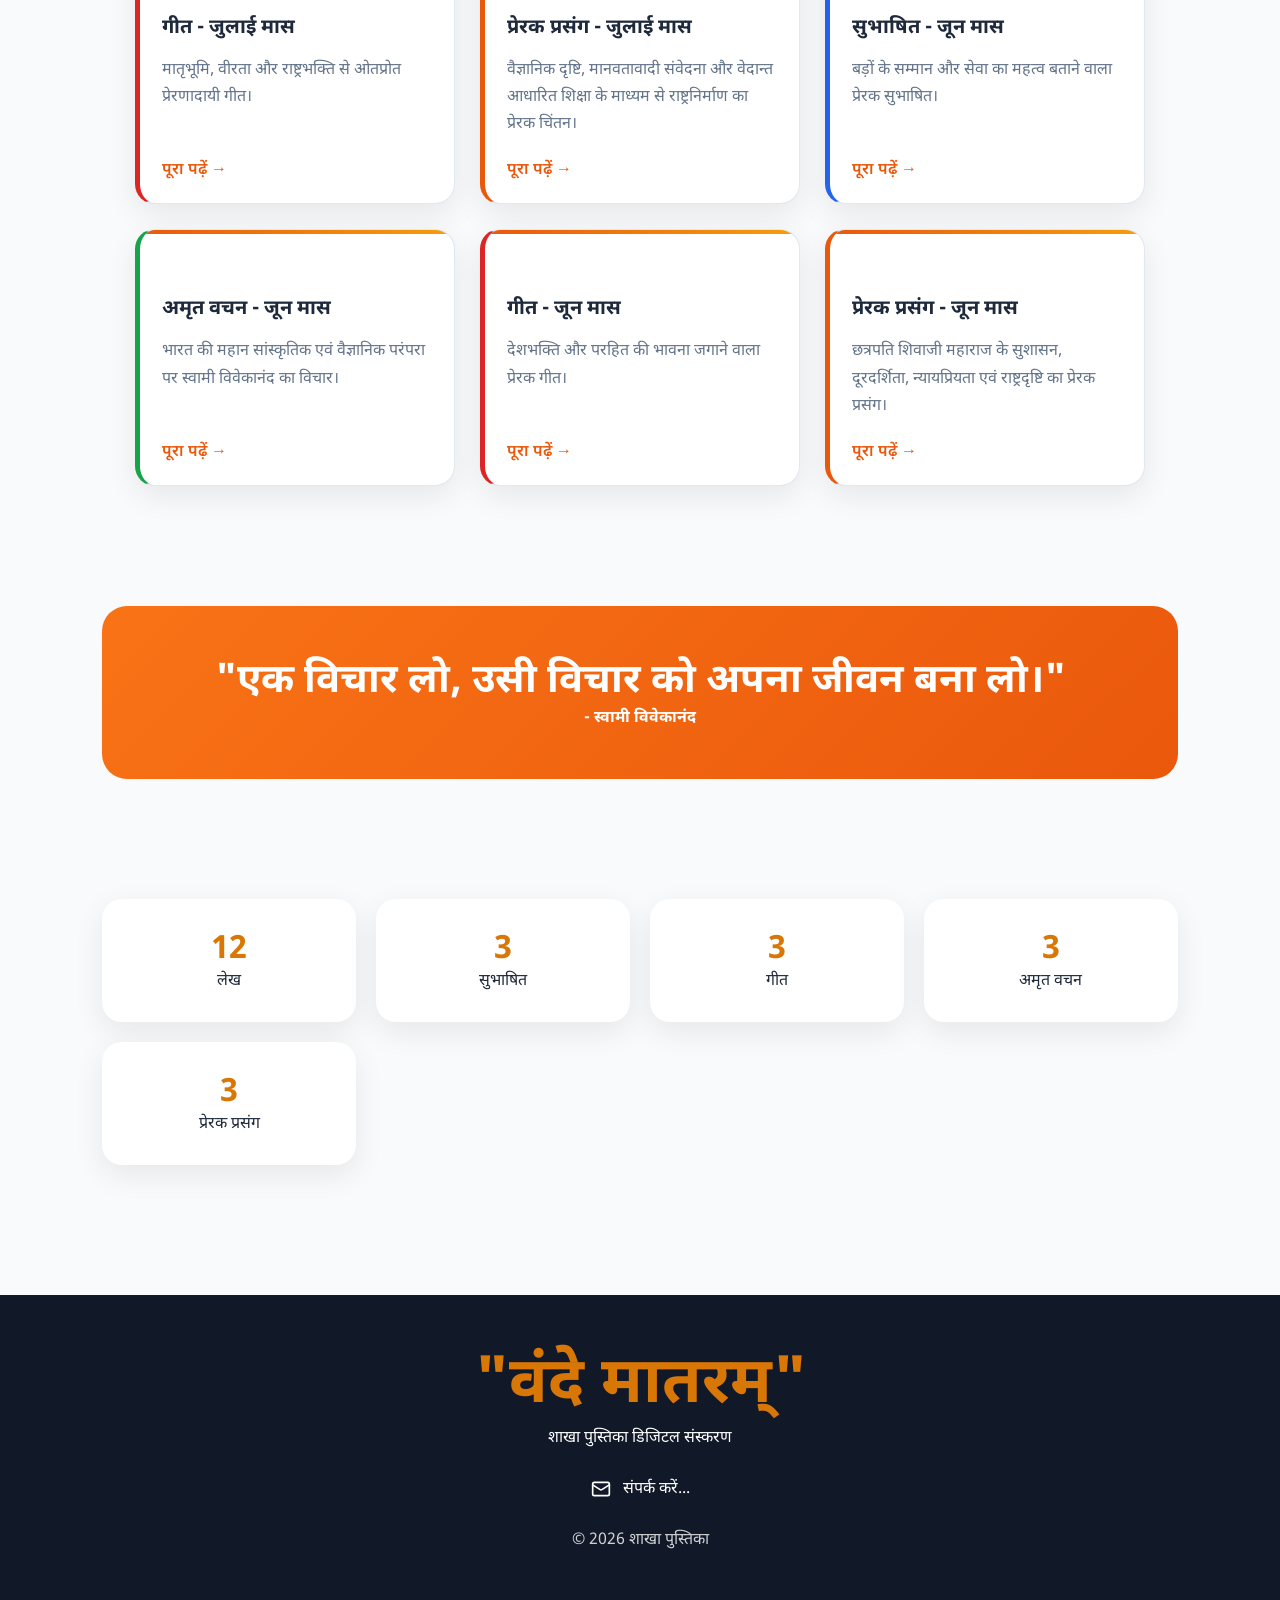
==== commit 1710b58d: "Update index.html" ====
--- a/index.html
+++ b/index.html
@@ -238,7 +238,6 @@
 
 
 <!-- FOOTER -->
-
 <script>
 fetch("footer.html")
 .then(res => res.text())
@@ -254,6 +253,7 @@
 
 });
 </script>
+<div id="footer-container"></div>
 
 
 <!-- ARTICLE MODAL -->
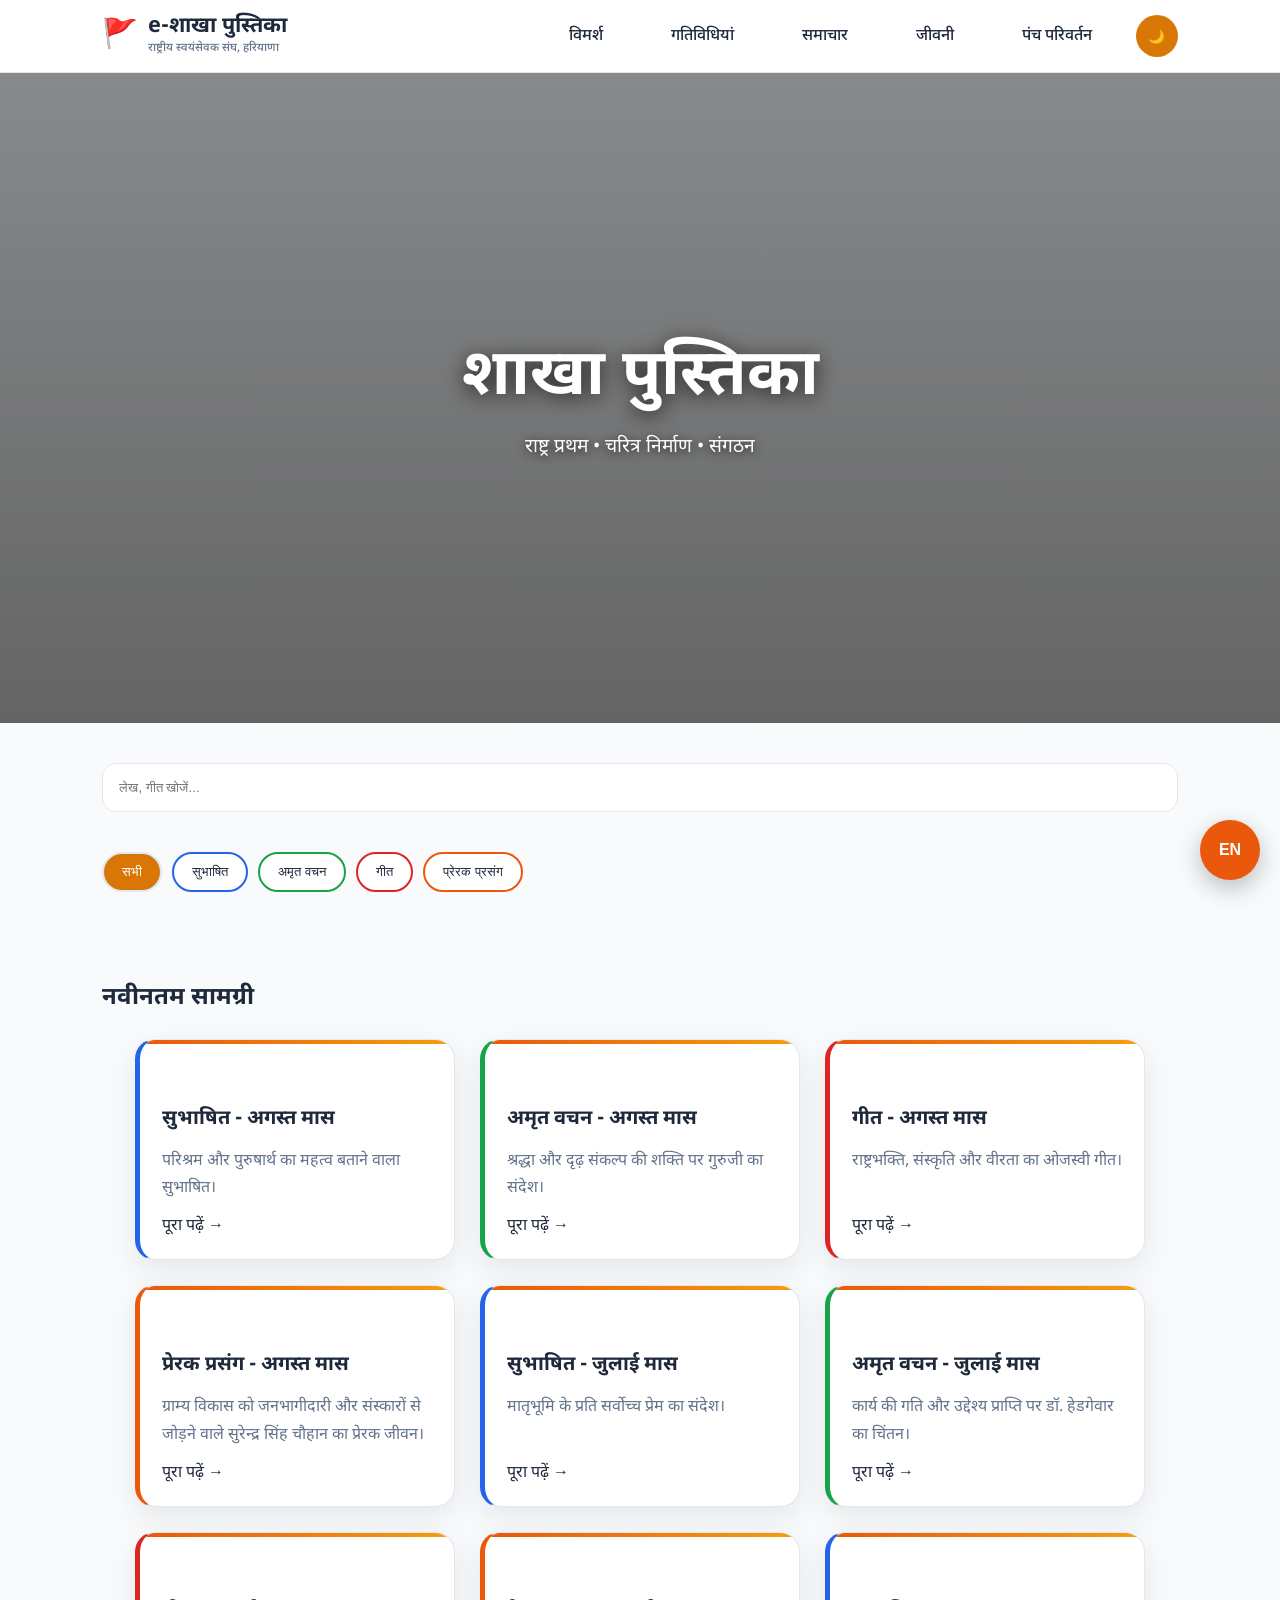
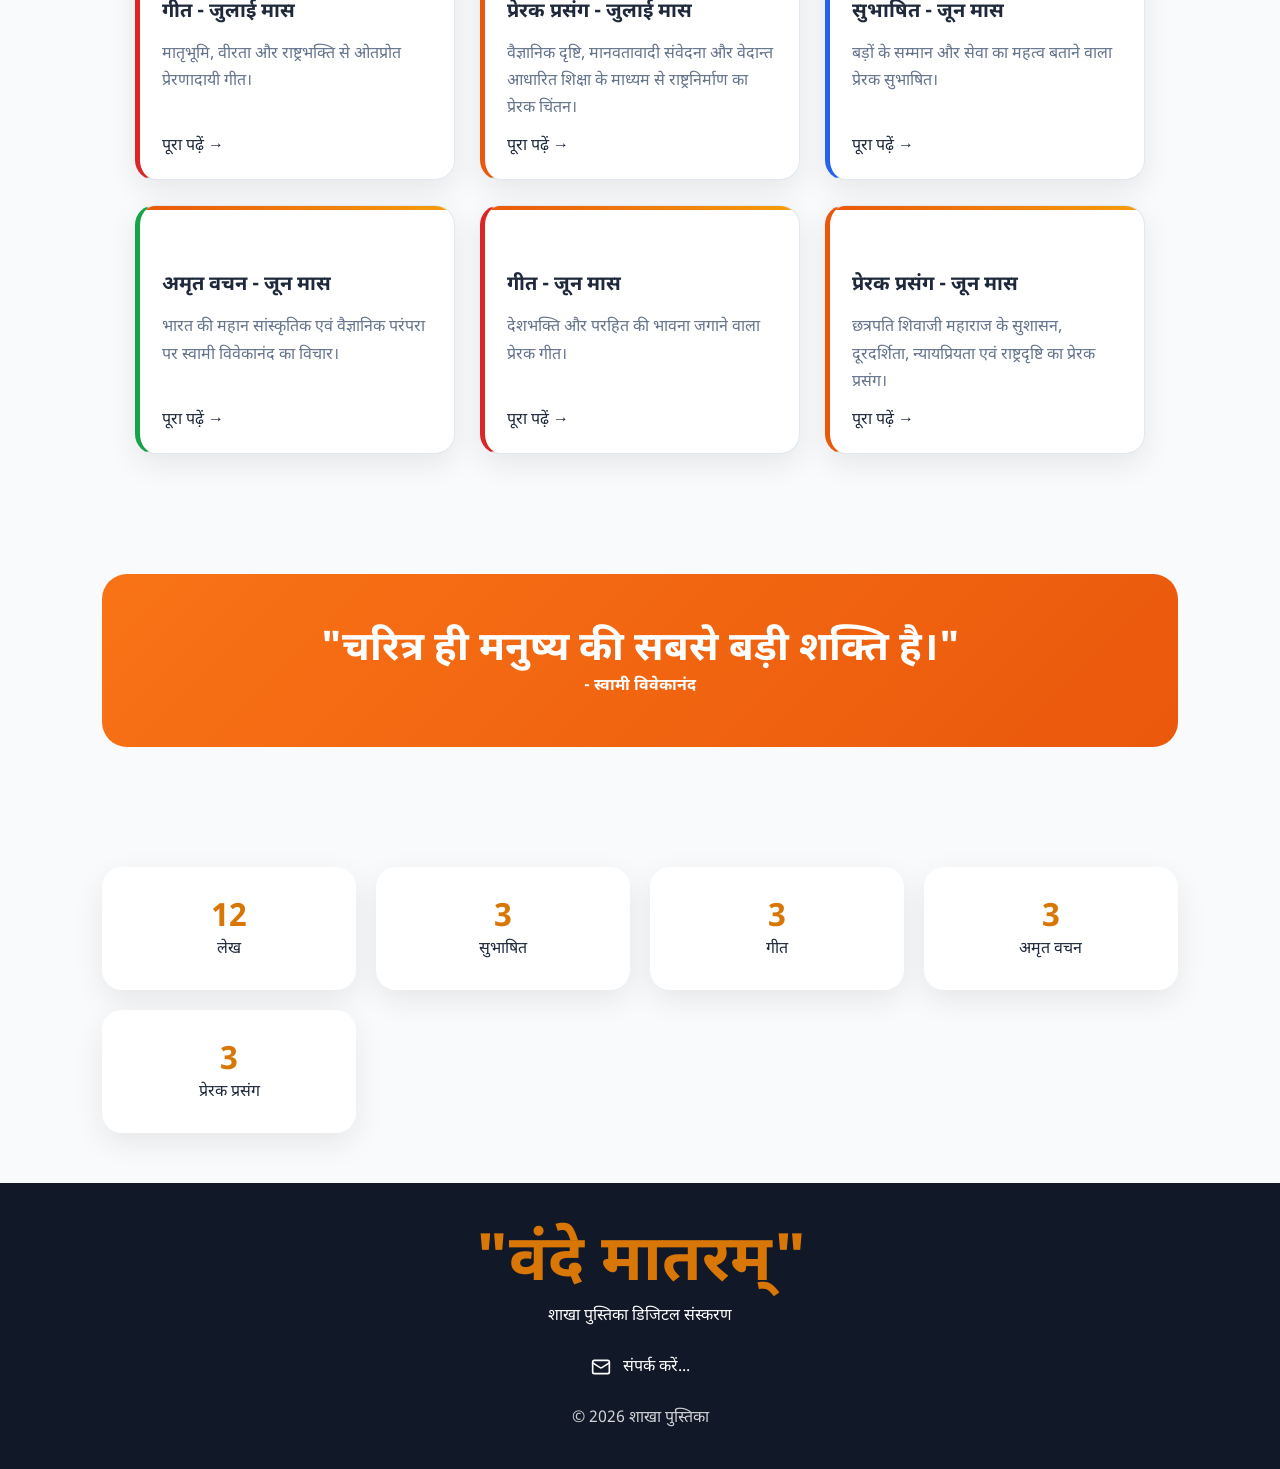
==== commit 7ee13407: "Update index.html" ====
--- a/index.html
+++ b/index.html
@@ -54,7 +54,7 @@
             गतिविधियां
         </a>
 
-        <a href="current-affairs.html" data-key="news">
+        <a href="https://panchjanya.com/" data-key="news">
             समाचार
         </a>
 
--- a/styles.css
+++ b/styles.css
@@ -778,7 +778,7 @@
         #f59e0b
     );
 }
-.card-footer{
+.card-{
 
     color:#ea580c;
 
@@ -937,15 +937,10 @@
 /* FOOTER */
 
 footer{
-
-    margin-top:80px;
-
+    margin-top:0;
     background:#111827;
-
     color:white;
-
-    padding:50px 8%;
-
+    padding:40px 8%;
 }
 
 .footer-top{
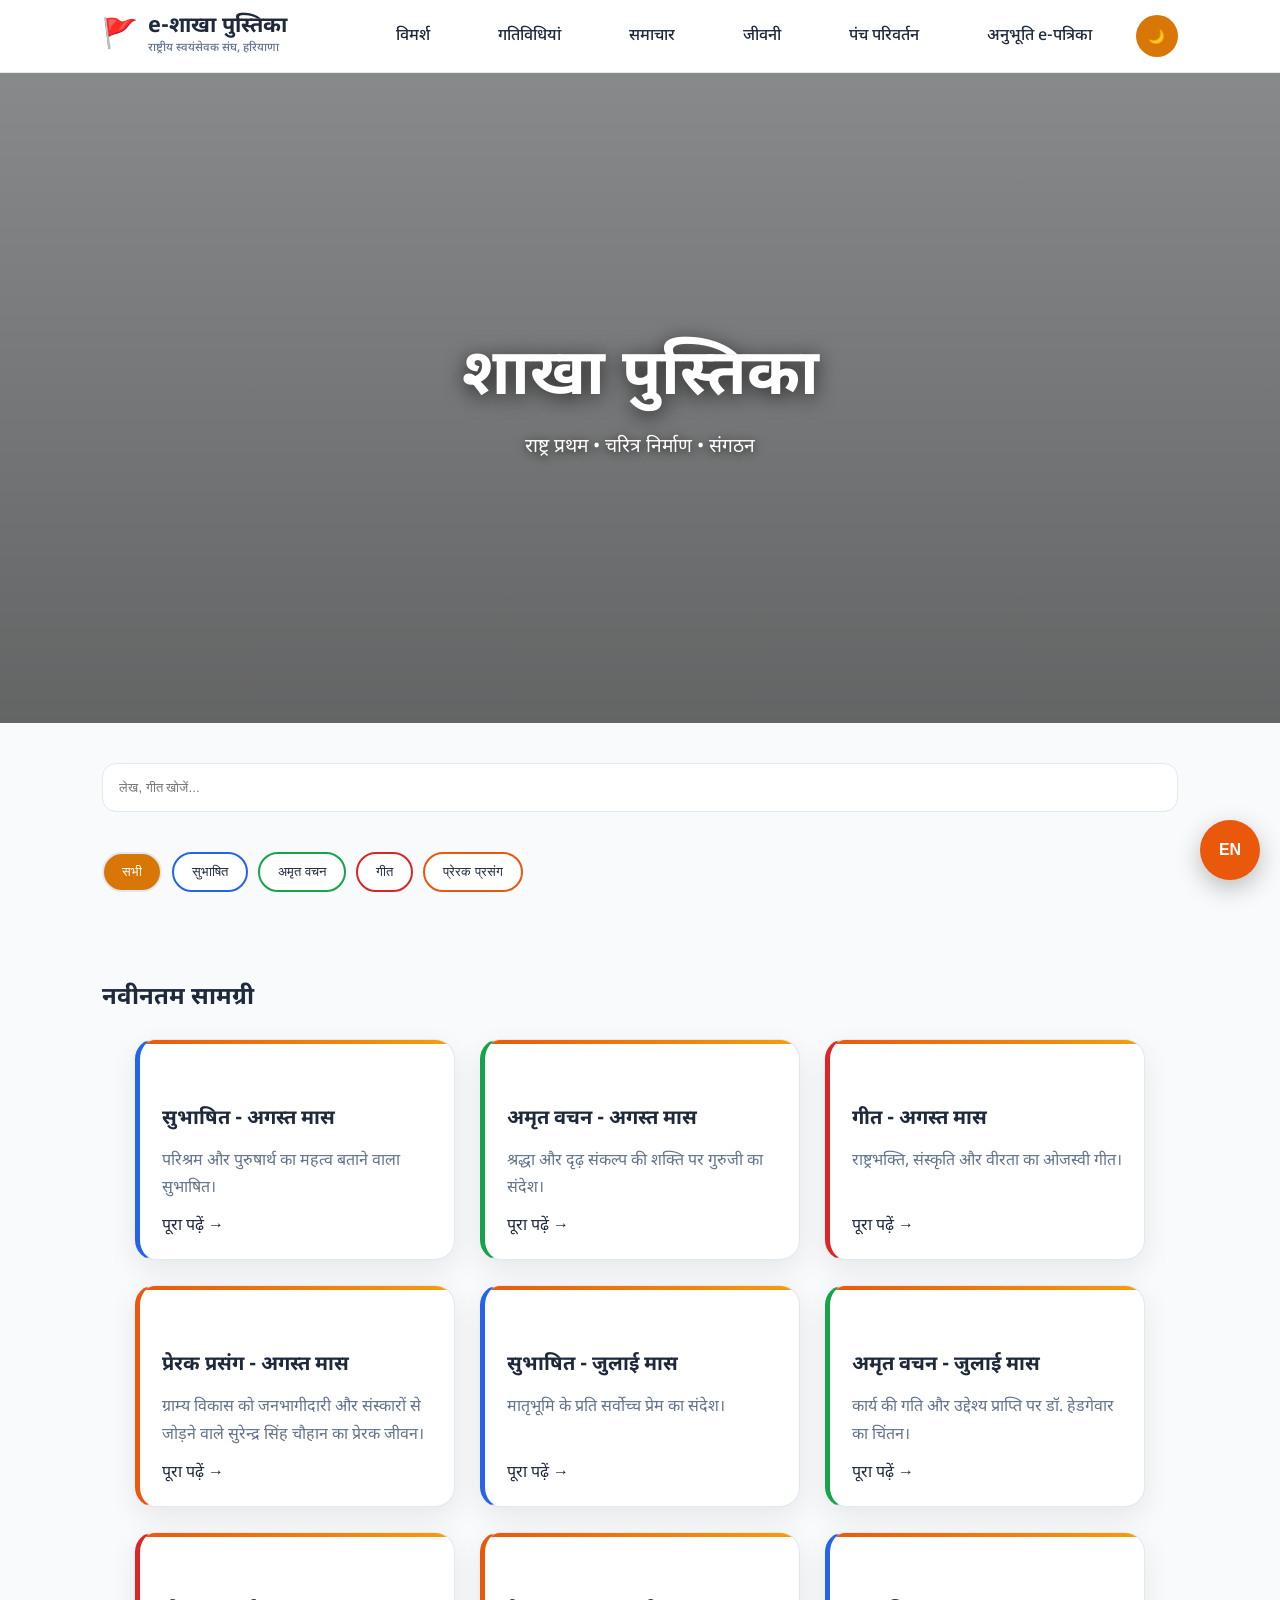
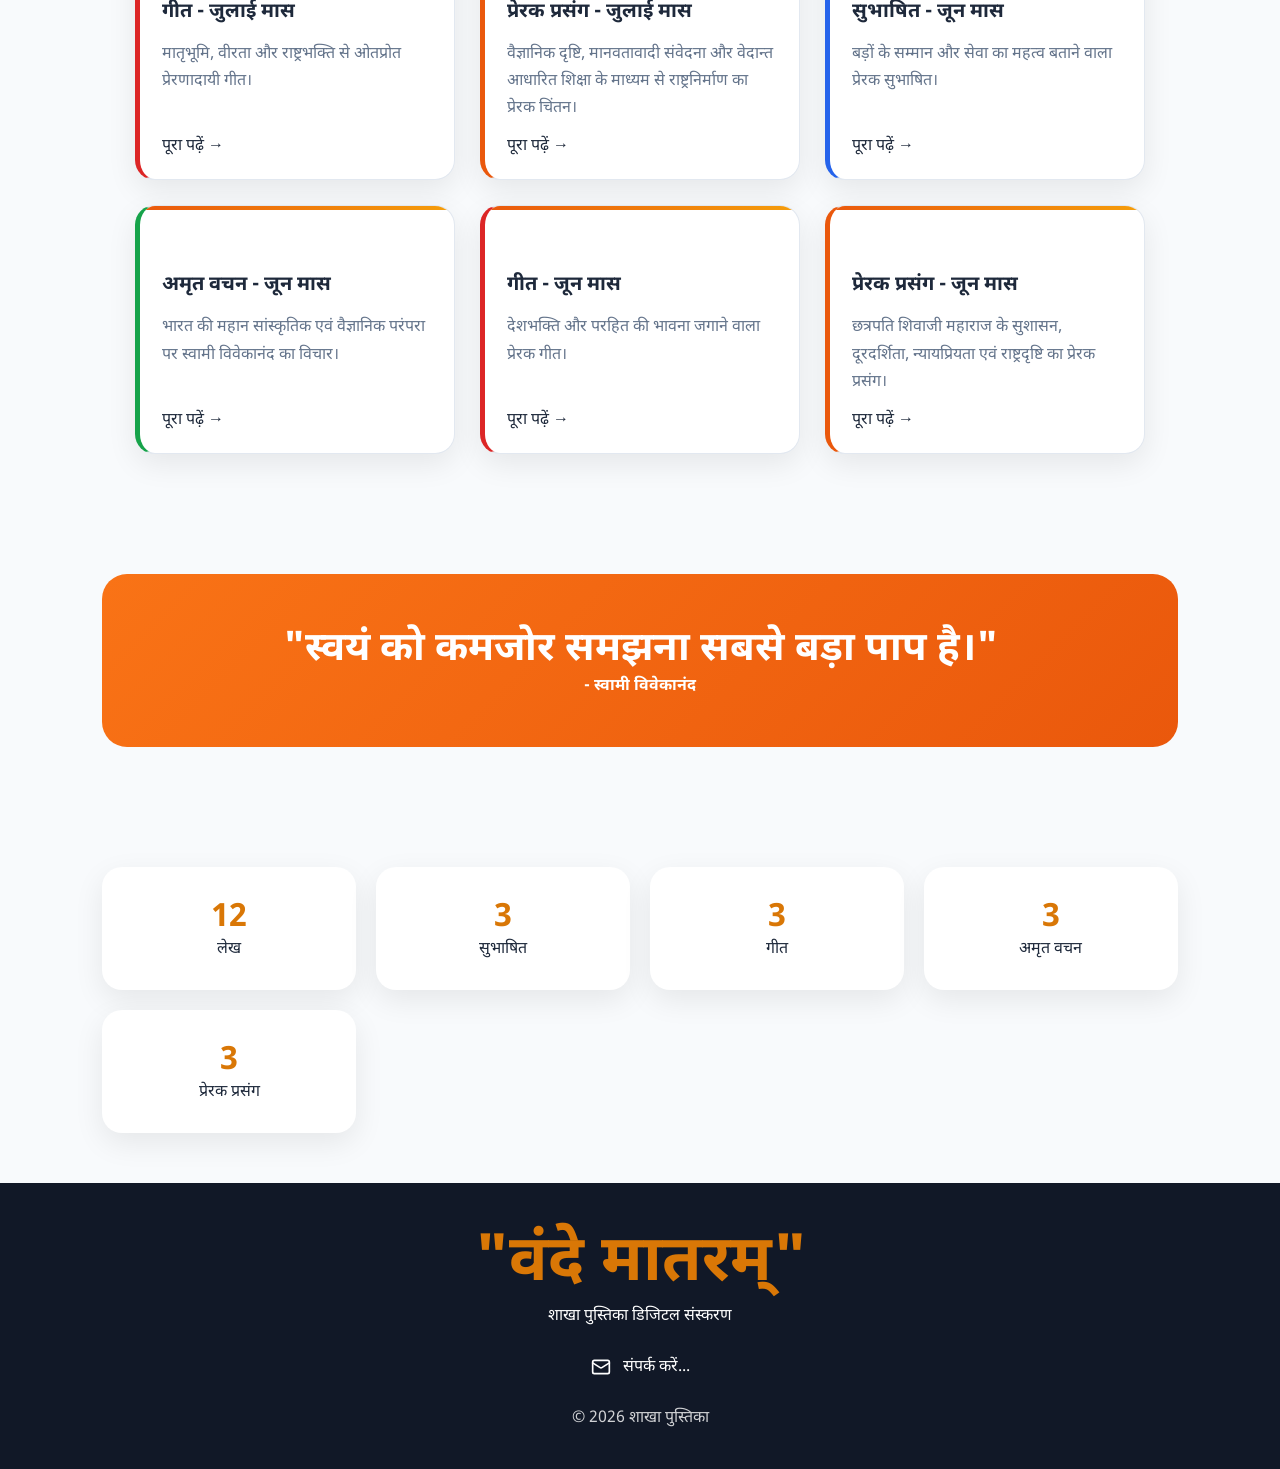
==== commit 01322d5a: "Update index.html" ====
--- a/index.html
+++ b/index.html
@@ -65,6 +65,10 @@
         <a href="panch-parivartan.html" data-key="panch">
             पंच परिवर्तन
         </a>
+        
+        <a href="articles/patrika.pdf" data-key="patrika">
+            अनुभूति e-पत्रिका
+        </a>
     </nav>
     <button id="themeBtn">🌙</button>
 </div>
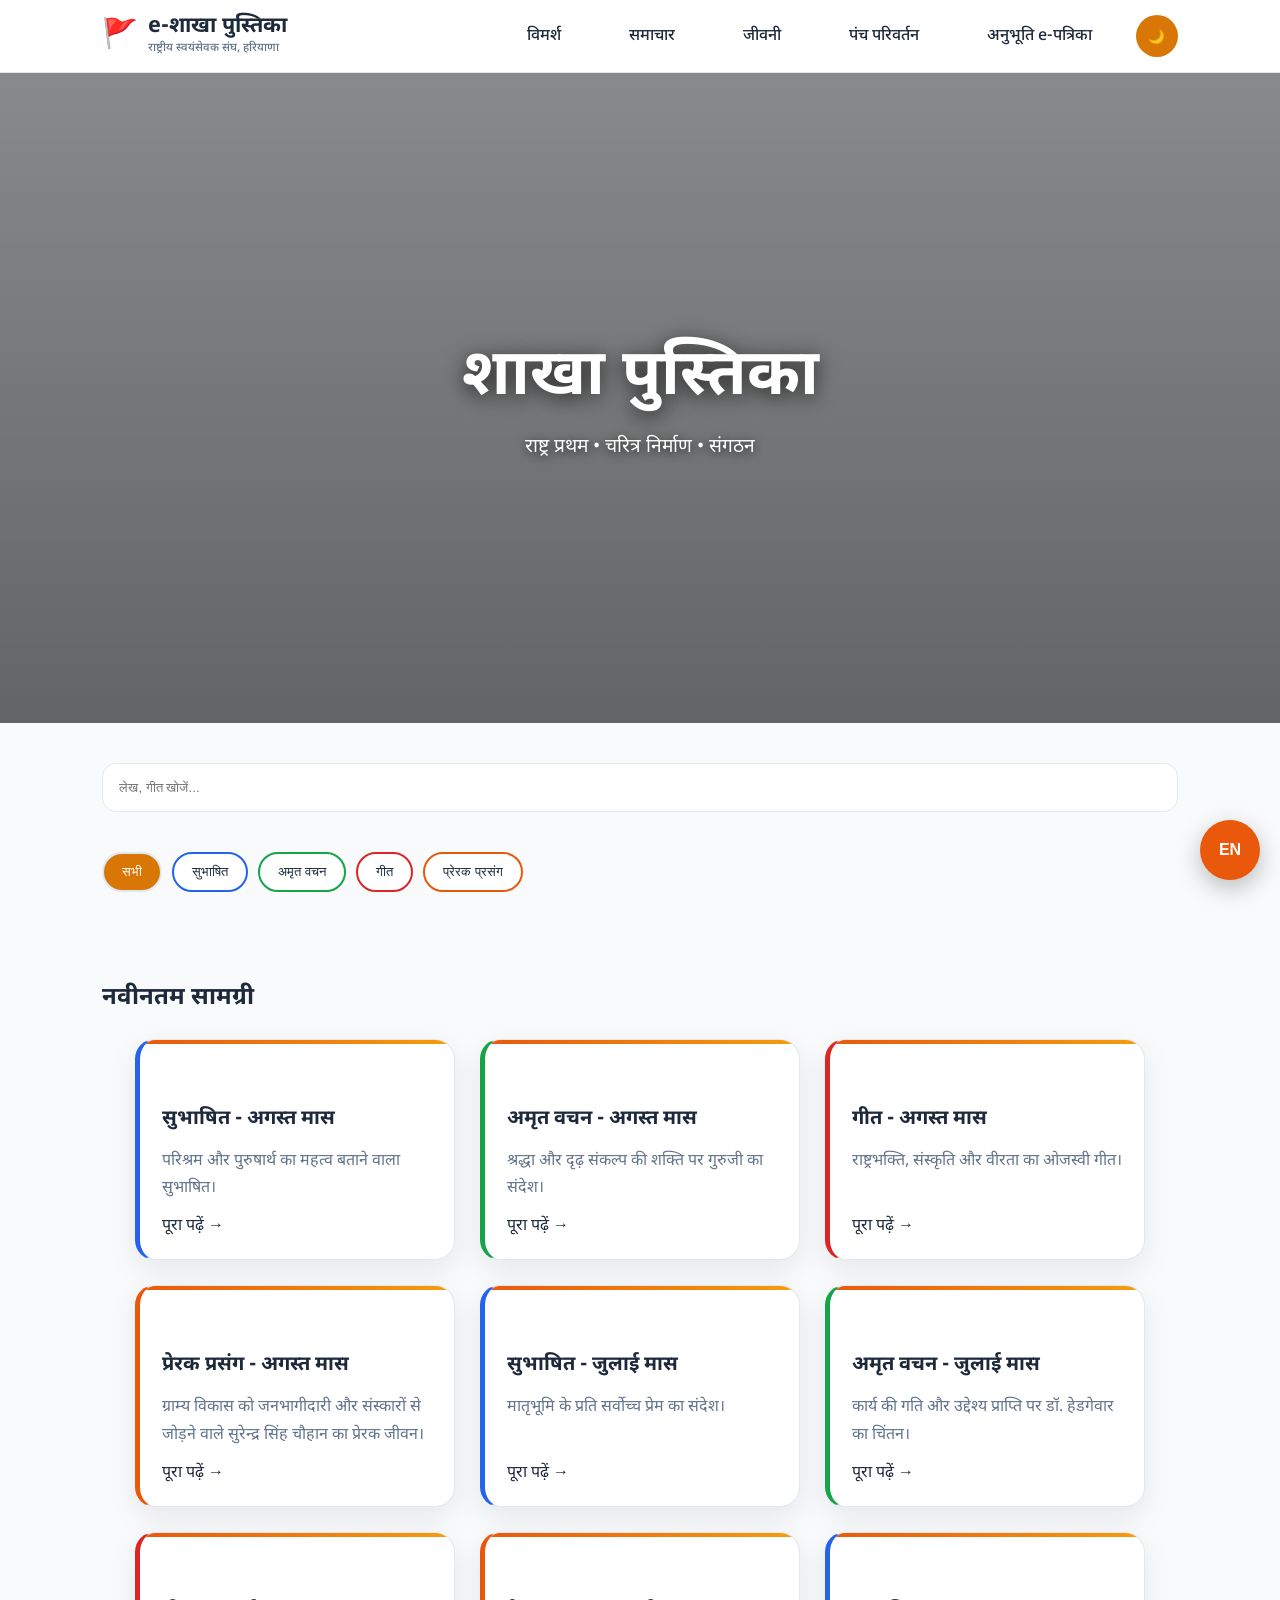
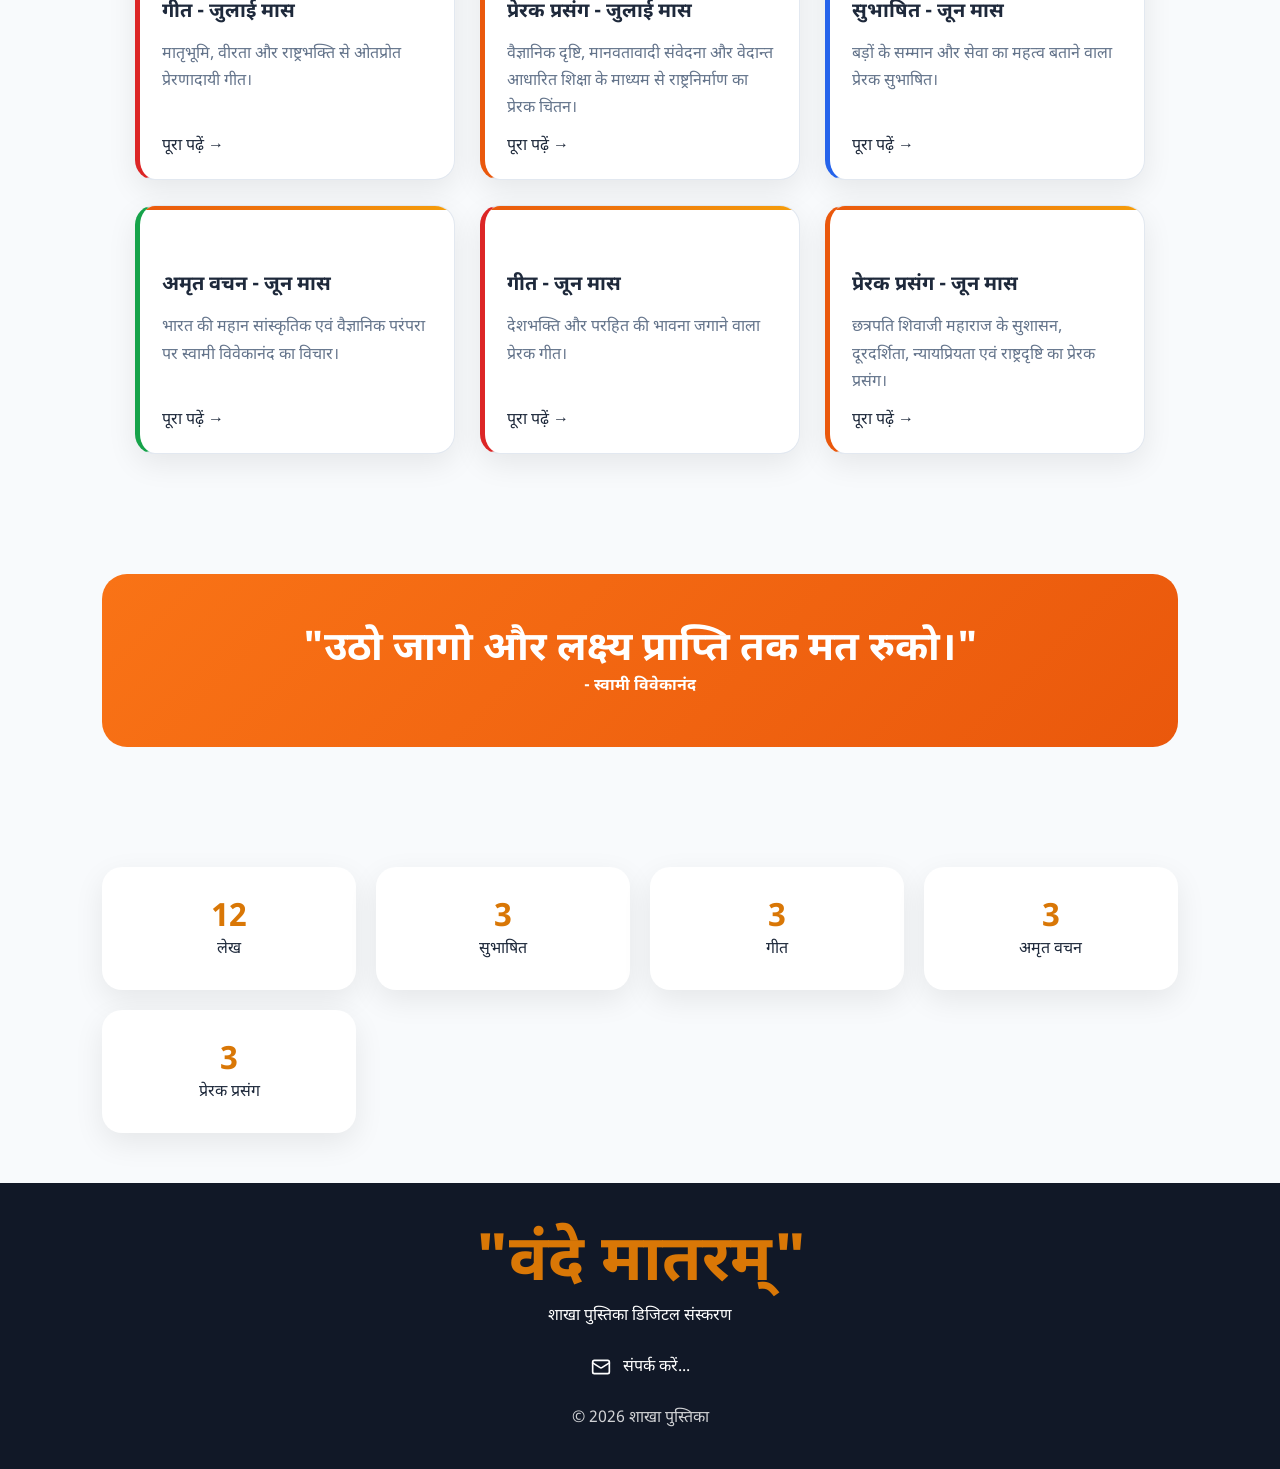
==== commit d3cfbe69: "Update index.html" ====
--- a/index.html
+++ b/index.html
@@ -50,10 +50,6 @@
             विमर्श
         </a>
 
-        <a href="activities.html" data-key="activities">
-            गतिविधियां
-        </a>
-
         <a href="https://panchjanya.com/" data-key="news">
             समाचार
         </a>
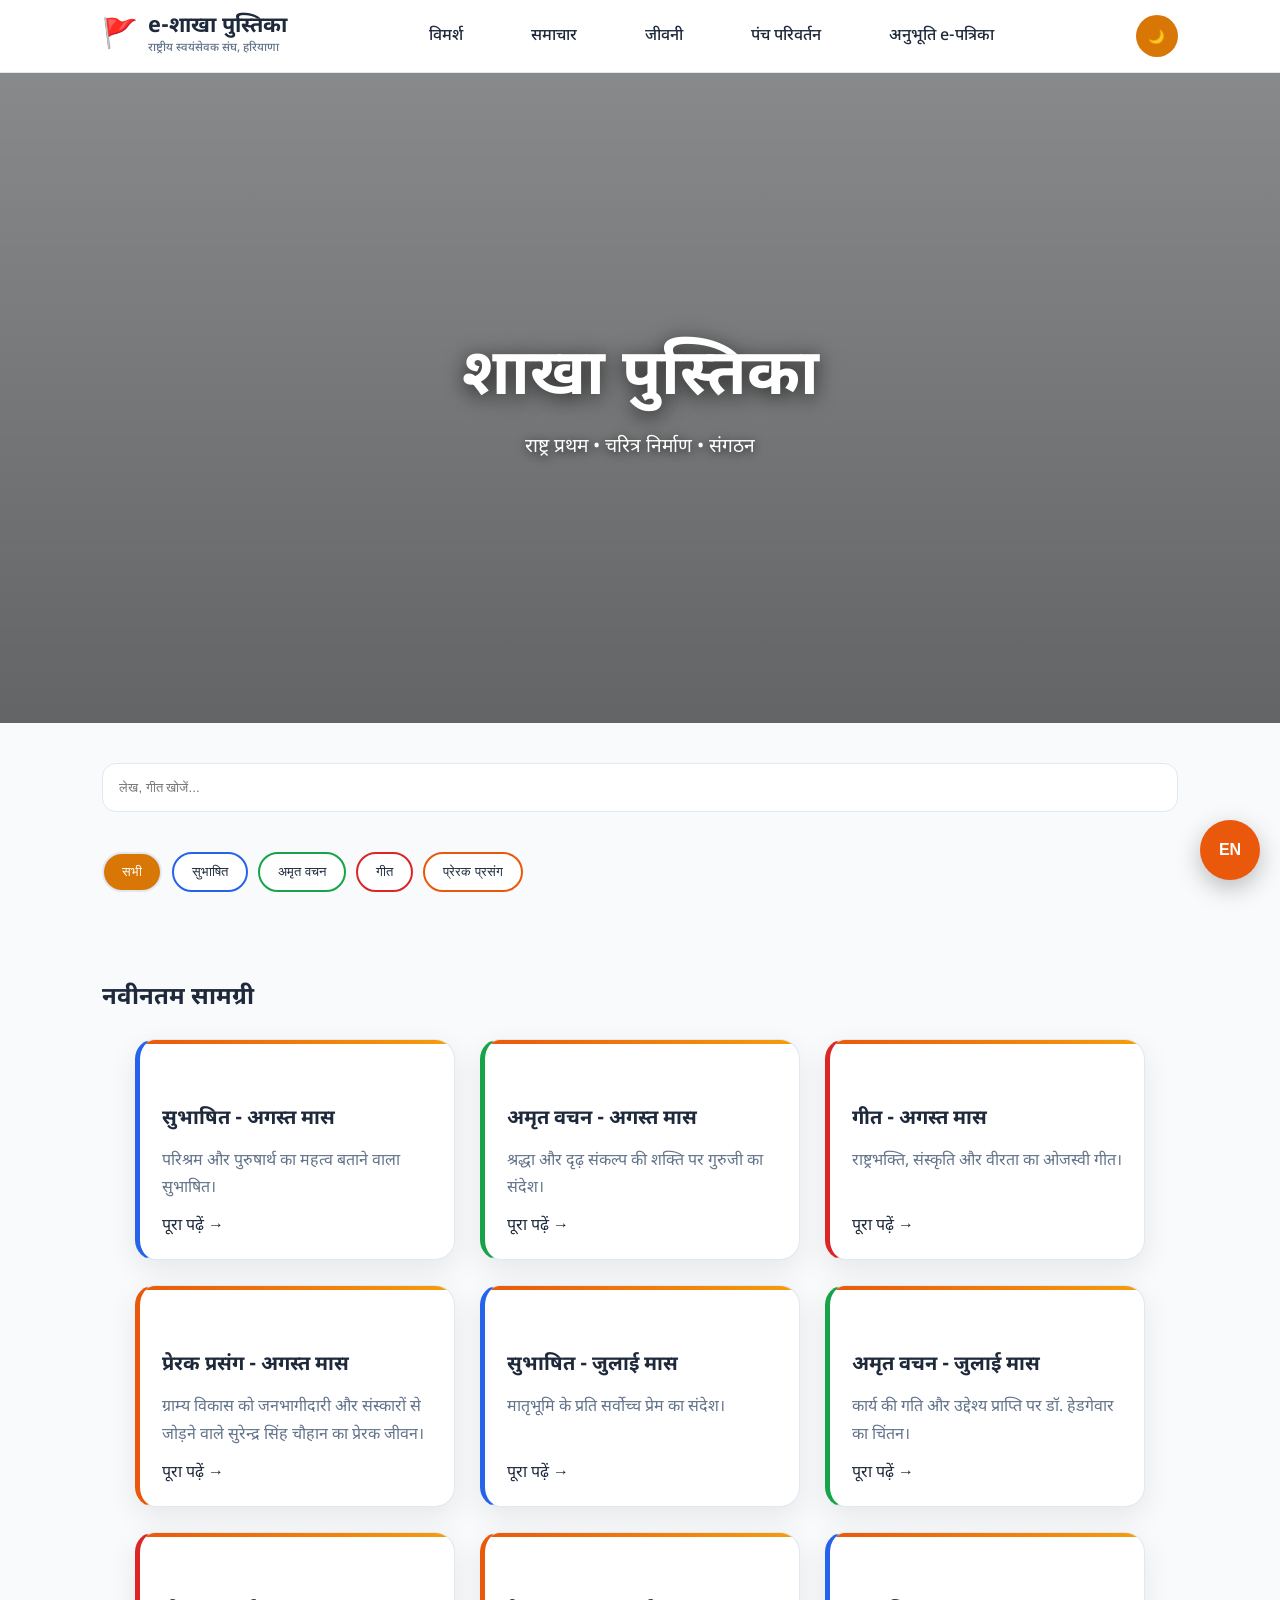
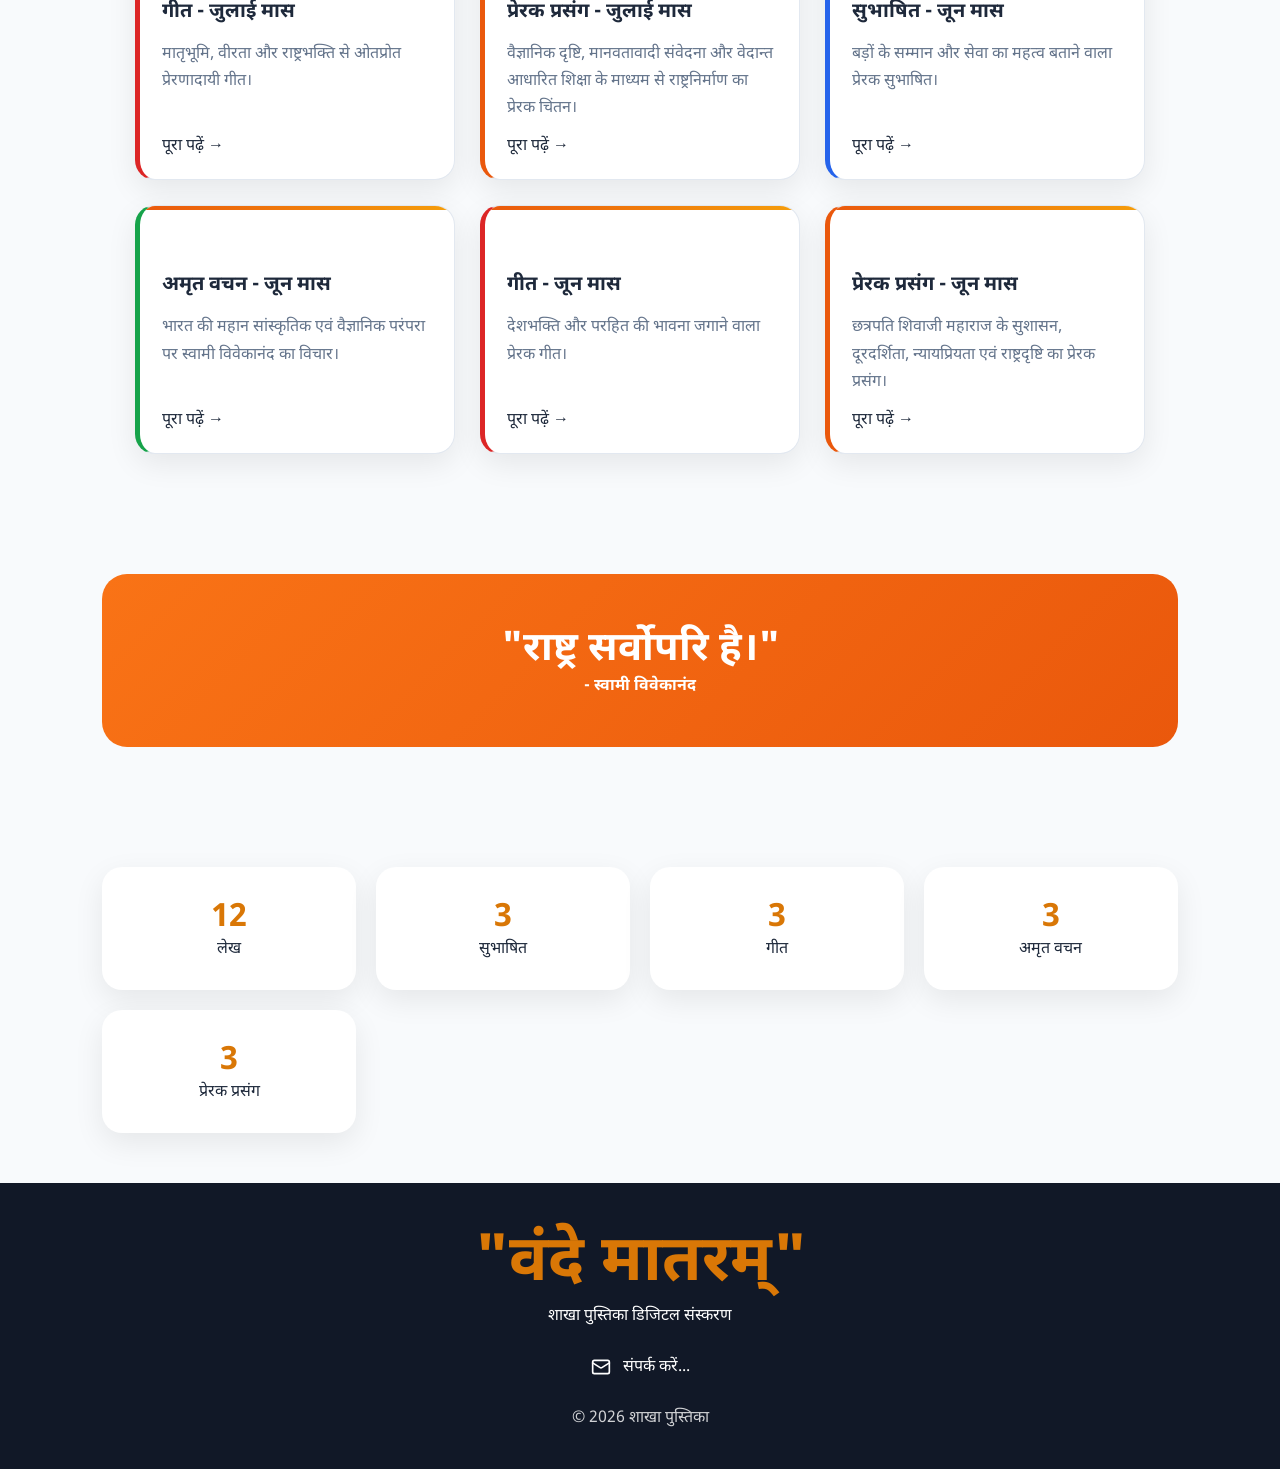
==== commit 7d8daab6: "Update index.html" ====
--- a/index.html
+++ b/index.html
@@ -40,8 +40,7 @@
     </div>
 </div>
 
-<div class="nav-right">
-    <nav class="nav-links" id="navLinks">
+<nav class="nav-links" id="navLinks">
 
         <a href="index.html" class="nav-home" data-key="home">
             मुख्य पृष्ठ
@@ -67,7 +66,6 @@
         </a>
     </nav>
     <button id="themeBtn">🌙</button>
-</div>
 
 </header>
 
